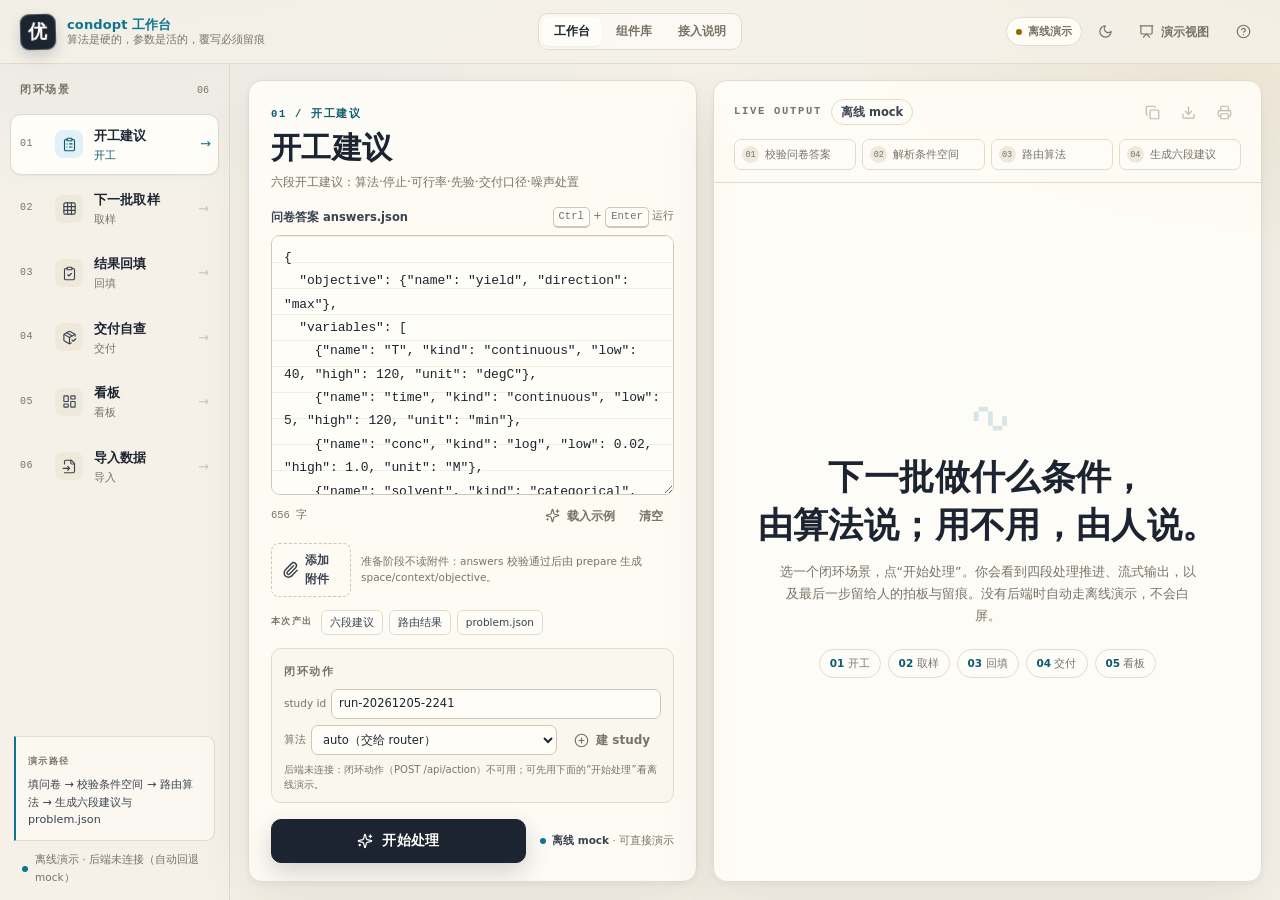
==== web/index.html @ 7e3939b6 "feat: condopt 浏览器工作台（独立仓库·复用本机前端复用包） 把 condopt 的条件优化闭环包成一个本机浏览器工作台：开工建议 → 下一批取样 → 结果回填 → 交付自查 → 看板 →" ====
<!doctype html>
<html lang="zh-CN" data-theme="light">
<head>
  <meta charset="utf-8">
  <meta name="viewport" content="width=device-width, initial-scale=1">
  <title>condopt 工作台</title>
  <meta name="description" content="condopt 实验条件优化工作台：开工建议 → 下一批取样 → 结果回填 → 交付自查 → 看板。本地运行，无构建、无 CDN、无外网请求。">
  <!-- favicon 用内联 data URI：不发起任何网络请求（上游同款；去掉 xmlns 以免源码里出现 URL 字样） -->
  <link rel="icon" href="data:image/svg+xml,%3Csvg viewBox='0 0 32 32'%3E%3Crect width='32' height='32' rx='8' fill='%231b2430'/%3E%3Cpath d='M7 24 L14 10 L20 24' fill='none' stroke='%2363c9b8' stroke-width='2.4'/%3E%3Ccircle cx='24' cy='11' r='3.2' fill='%23c2410c'/%3E%3C/svg%3E">
  <link rel="stylesheet" href="./vendor/katex/katex.min.css">
  <link rel="stylesheet" href="./assets/base.css">
  <link rel="stylesheet" href="./assets/components.css">
  <link rel="stylesheet" href="./assets/app.css">
  <script defer src="./vendor/marked.umd.js"></script>
  <script defer src="./vendor/dompurify.min.js"></script>
  <script defer src="./vendor/katex/katex.min.js"></script>
  <script defer src="./vendor/katex/contrib/auto-render.min.js"></script>
  <script defer src="./vendor/lucide.min.js"></script>
  <script defer src="./vendor/confetti.browser.min.js"></script>
  <script defer src="./assets/data.js"></script>
  <script defer src="./assets/app.js"></script>
  <!-- condopt 专属层：必须在 app.js 之后加载（改 EduKit.EduAPI.run / 挂表单与动作条） -->
  <script defer src="./assets/condopt.js"></script>
  <!-- 06 导入数据：路径→扫描→映射→二次确认外发→应用→落调参表单（CONTRACT §9） -->
  <script defer src="./assets/import.js"></script>
</head>
<body>

<div class="app">

  <!-- ============================ 顶栏 ============================ -->
  <header class="topbar">
    <a class="brand" href="./index.html" aria-label="返回 condopt 工作台">
      <span class="seal" aria-hidden="true">优</span>
      <span class="brand-copy">
        <strong id="brandName">condopt 工作台</strong>
        <small id="brandClaim">算法是硬的，参数是活的，覆写必须留痕</small>
      </span>
    </a>

    <nav class="nav" aria-label="主导航">
      <a href="./index.html" class="is-active">工作台</a>
      <a href="./components/index.html">组件库</a>
      <a href="./ADAPTATION.md" target="_blank" rel="noopener">接入说明</a>
    </nav>

    <div class="top-actions">
      <span class="mode-badge" id="modeBadge" title="后端连接状态：已连接时走真实 SSE；未连接时自动回退离线演示">
        <i></i><span id="modeText">离线演示</span>
      </span>
      <button class="btn btn-ghost btn-icon hide-present" id="themeBtn" aria-label="切换深浅色" data-tip="深浅色">
        <i data-lucide="moon"></i>
      </button>
      <button class="btn btn-ghost btn-sm hide-present" id="presentBtn" title="隐藏输入区，只留结果（Esc 退出）">
        <i data-lucide="presentation"></i><span>演示视图</span>
      </button>
      <button class="btn btn-ghost btn-icon" id="helpBtn" aria-label="使用说明" data-tip="说明">
        <i data-lucide="circle-help"></i>
      </button>
    </div>
  </header>

  <!-- ============================ 场景侧栏 ============================ -->
  <aside class="rail">
    <div class="rail-head">
      <span class="kicker">闭环场景</span>
      <span class="count" id="scenarioCount">05</span>
    </div>
    <nav id="scenarioList" aria-label="选择闭环场景"></nav>

    <!-- condopt：study 列表 / run 选择（GET /api/runs，condopt.js 填充） -->
    <div class="condopt-runs" id="condoptRuns" hidden>
      <div class="rail-head">
        <span class="kicker">study</span>
        <button class="btn btn-ghost btn-sm" id="condoptReloadRuns" title="重新拉取 GET /api/runs">
          <i data-lucide="refresh-cw"></i>
        </button>
      </div>
      <select class="input condopt-run-select" id="condoptRunSelect" aria-label="选择 run"></select>
      <p class="condopt-run-info" id="condoptRunInfo">—</p>
    </div>

    <div class="rail-foot">
      <div class="path-card">
        <span class="kicker">演示路径</span>
        <p id="demoLine">填问卷 → 校验条件空间 → 路由算法 → 生成六段建议与 problem.json</p>
      </div>
      <div class="runtime" title="只绑 127.0.0.1；后端不在时自动回退离线演示">
        <span class="dot"></span><span id="runtimeText">本机运行 · 数据不上传</span>
      </div>
    </div>
  </aside>

  <!-- ============================ 工作区 ============================ -->
  <main class="workbench">

    <!-- 输入 -->
    <section class="panel input-panel" aria-label="输入区">
      <header class="panel-head">
        <span class="kicker" id="scenarioMeta">01 / 开工建议</span>
        <h1 id="scenarioTitle">开工建议</h1>
        <p class="tagline" id="scenarioTagline">六段开工建议：算法·停止·可行率·先验·交付口径·噪声处置</p>
      </header>

      <div class="panel-body">
        <!-- condopt：结构化开工表单（字段由 GET /api/bootstrap 的 prepare_template 生成，不手写） -->
        <div class="condopt-form" id="condoptForm" hidden>
          <div class="condopt-form-head">
            <span class="kicker">开工表单</span>
            <span class="hint" id="condoptFormHint">字段由后端自动生成（模板加载中…）</span>
          </div>
          <div class="condopt-form-fields" id="condoptFormFields"></div>
          <div class="condopt-form-foot">
            <button class="btn btn-ghost btn-sm" id="condoptFormReset" type="button">
              <i data-lucide="rotate-ccw"></i>按模板重置
            </button>
            <button class="btn btn-ghost btn-sm" id="condoptFormAddVar" type="button">
              <i data-lucide="plus"></i>加一个变量
            </button>
            <span class="hint">表单与下面的 JSON 双向同步；表单没覆盖的字段（spec / constraints…）直接改 JSON。</span>
          </div>
        </div>

        <!-- condopt §9：导入数据流程（路径→读取→列画像→映射确认→外发确认→应用），import.js 填充 -->
        <div class="condopt-import" id="condoptImport" hidden></div>

        <div class="field">
          <div class="field-head">
            <label for="input" id="inputLabel">问卷答案 answers.json</label>
            <span class="hint"><kbd>Ctrl</kbd> + <kbd>Enter</kbd> 运行</span>
          </div>
          <textarea class="textarea" id="input" spellcheck="false" aria-label="输入内容"></textarea>
          <div class="field-foot">
            <span class="count" id="charCount">0 字</span>
            <div class="field-tools">
              <button class="btn btn-ghost btn-sm" id="sampleBtn"><i data-lucide="sparkles"></i>载入示例</button>
              <button class="btn btn-ghost btn-sm" id="clearBtn">清空</button>
            </div>
          </div>
        </div>

        <div class="attach-row">
          <label class="attach-btn">
            <i data-lucide="paperclip"></i><span>添加附件</span>
            <input type="file" id="fileInput" multiple>
          </label>
          <span class="hint" id="filesHint">准备阶段不读附件：answers 校验通过后由 prepare 生成 space/context/objective。</span>
        </div>
        <div class="file-chips" id="fileChips"></div>

        <div class="outputs" id="outputTags"></div>

        <!-- condopt：闭环动作条（POST /api/action） -->
        <div class="condopt-actions" id="condoptActions" hidden>
          <span class="kicker">闭环动作</span>
          <div class="condopt-action-row" id="condoptActionRow"></div>
          <p class="hint" id="condoptActionHint">动作走 POST /api/action（结构化结果），上面的“开始处理”走 POST /api/run（流式观感）。</p>
        </div>
        <div class="condopt-result" id="condoptResult" hidden></div>

        <div class="run-row">
          <button class="btn btn-primary btn-run" id="runBtn">
            <i data-lucide="sparkles"></i><span id="runBtnLabel">开始处理</span>
          </button>
          <div class="run-note">
            <span class="dot"></span>
            <span id="runNote"><strong>离线 mock</strong> · 可直接演示</span>
          </div>
        </div>
      </div>
    </section>

    <!-- 输出 -->
    <section class="panel output-panel" aria-label="输出区">
      <header class="output-head">
        <div class="output-top">
          <div class="left">
            <span class="kicker">LIVE OUTPUT</span>
            <span class="badge" id="modePill">离线</span>
            <span class="timer" id="timer"></span>
          </div>
          <div class="output-actions">
            <button class="btn btn-ghost btn-icon" id="copyBtn" aria-label="复制 Markdown" data-tip="复制 Markdown" disabled>
              <i data-lucide="copy"></i>
            </button>
            <button class="btn btn-ghost btn-icon" id="downloadBtn" aria-label="导出 .md" data-tip="导出 .md" disabled>
              <i data-lucide="download"></i>
            </button>
            <button class="btn btn-ghost btn-icon" id="printBtn" aria-label="打印 / 存 PDF" data-tip="打印 / 存 PDF" disabled>
              <i data-lucide="printer"></i>
            </button>
          </div>
        </div>
        <ol class="stages" id="stages" aria-label="处理阶段"></ol>
      </header>

      <div class="stream" id="stream" aria-live="polite">
        <div class="empty" id="empty">
          <div class="empty-mark" aria-hidden="true">∿</div>
          <h2>下一批做什么条件，<br>由算法说；用不用，由人说。</h2>
          <p>选一个闭环场景，点“开始处理”。你会看到四段处理推进、流式输出，以及最后一步留给人的拍板与留痕。没有后端时自动走离线演示，不会白屏。</p>
          <div class="empty-steps">
            <span><b>01</b> 开工</span>
            <span><b>02</b> 取样</span>
            <span><b>03</b> 回填</span>
            <span><b>04</b> 交付</span>
            <span><b>05</b> 看板</span>
          </div>
        </div>

        <article class="md" id="md" hidden></article>
        <div class="result-meta" id="resultMeta" hidden></div>

        <!-- condopt §9：导入数据的模型建议 / 导入结果 / 算法子参数表（import 场景专用） -->
        <section class="condopt-import-result" id="condoptImportResult" hidden></section>
      </div>

      <section class="review" id="review" hidden aria-label="人工拍板与留痕">
        <div class="review-head">
          <div class="review-title">
            <span class="kicker">Human in the loop</span>
            <h3>人工拍板 · 留痕</h3>
            <span class="review-status" id="reviewStatus">待拍板</span>
          </div>
          <span class="hint" id="reviewHint">算法只给建议，覆写必须写理由</span>
        </div>

        <div class="review-grid">
          <div class="score-box" id="scoreBox">
            <span class="kicker" id="scoreLabel">AI 建议分</span>
            <span class="score-value"><strong id="aiScore">62</strong><span id="scoreMax">/ 100</span></span>
            <label class="final-score">最终分
              <input class="input" id="finalScore" type="number" min="0" max="100" placeholder="待定">
            </label>
          </div>

          <div class="review-fields">
            <div class="decisions" id="decisions"></div>
            <textarea class="review-note" id="reviewNote" placeholder="写一句拍板理由：改了什么、为什么（覆写算法时必填）。"></textarea>
            <div class="quick-notes" id="quickNotes"></div>
            <!-- condopt：覆写算法选择器（算法清单来自 GET /api/bootstrap，condopt.js 填充） -->
            <div class="condopt-review-extra" id="condoptReviewExtra"></div>
          </div>
        </div>

        <div class="review-foot">
          <button class="btn btn-accent btn-sm" id="saveReview"><i data-lucide="check"></i>保存拍板留痕</button>
          <span class="hint" id="reviewSaved">记录只保存在本机浏览器</span>
          <span class="stamp" id="savedStamp" hidden>已拍板<span>REVIEWED</span></span>
        </div>
      </section>
    </section>

  </main>
</div>

<!-- ============================ 说明对话框 ============================ -->
<dialog id="helpDialog">
  <div class="dialog-head">
    <div>
      <span class="kicker">condopt · 工作台</span>
      <h2>五场景闭环与适配说明</h2>
    </div>
    <button class="btn btn-ghost btn-icon" data-close aria-label="关闭"><i data-lucide="x"></i></button>
  </div>
  <div class="dialog-body">
    <div class="dialog-grid">
      <div class="dialog-card">
        <strong>1. 开工建议</strong>
        <p><code>prepare</code>：问卷 answers.json → 校验条件空间 → router 路由 → 六段建议（算法/停止/可行率/先验/交付口径/噪声）。</p>
      </div>
      <div class="dialog-card">
        <strong>2. 下一批取样</strong>
        <p><code>ask</code>：按当前观测给出下一批待测条件，自动带 plate/well/batch；pending 未回填时会报 E_CONFLICT。</p>
      </div>
      <div class="dialog-card">
        <strong>3. 结果回填</strong>
        <p><code>tell</code>：实测结果按 id 幂等写入 dataset；未知 id 报错不静默忽略；支持 JSON / CSV / TSV。</p>
      </div>
      <div class="dialog-card">
        <strong>4. 交付自查</strong>
        <p><code>delivery</code>：交付清单 + <code>check_integrity</code> + 收尾建议；推荐优先用确认复孔均值。</p>
      </div>
      <div class="dialog-card">
        <strong>5. 看板</strong>
        <p><code>render</code>：只读 run 目录生成单文件 dashboard.html（内联 SVG、无 CDN、无预测造假）。</p>
      </div>
      <div class="dialog-card">
        <strong>6. 导入数据</strong>
        <p>粘一个文件路径 → 扫描列画像 → 确认每列角色 → （可选）让模型读表 → 作先验导入并直接落到算法子参数表单。</p>
      </div>
      <div class="dialog-card">
        <strong>离线兜底</strong>
        <p>所有依赖在 <code>vendor/</code>；后端不可用时自动回退 <code>EduKit.mockRun</code>，页面不白屏，mock 文本均标注「离线演示」。</p>
      </div>
    </div>

    <h3>唯一会出网的地方（CONTRACT §9.1）</h3>
    <p>工作台默认完全离线。<strong>只有</strong>「导入数据 → 让模型读表」（<code>POST /api/import/map</code>）会外发，且必须同时满足
      <code>--import-llm</code> 开关打开 <em>且</em> 环境变量里有密钥；外发前有二次确认弹窗，只发
      <strong>表头 + 列画像 + 前 N 行样本</strong>（默认 12 行，上限 50），不发整文件。
      未开启时返回 <code>E_LLM_UNAVAILABLE</code>，可一键改走离线规则映射（<code>fallback:"rules"</code>），<strong>不静默降级</strong>。
      密钥只从环境变量读，不写盘、不回显、不进日志。</p>

    <h3>接口（CONTRACT.md §2）</h3>
    <pre class="code-block">GET  /api/bootstrap        首屏元数据（algorithms / prepare_template / scenarios）
GET  /api/runs             已有 study 列表
GET  /api/study?id=&lt;run&gt;  单个 study 快照
POST /api/action           {"action":"prepare|init|ask|tell|delivery|render|override|step|recommend|report","run":null,"payload":{}}
POST /api/run              SSE：meta → stage×4 → delta → （error）→ done</pre>
    <p>SSE 帧格式与 EduKit 完全一致，前端解析器不改：<code>EduKit.parseSSE(response)</code>。<code>stage.index</code> 对应 <code>Scenario.stages[index]</code>。</p>

    <h3>快捷键</h3>
    <div class="shortcut-list">
      <div><span>运行当前场景</span><span><kbd>Ctrl</kbd> / <kbd>⌘</kbd> + <kbd>Enter</kbd></span></div>
      <div><span>切换场景</span><span><kbd>1</kbd> – <kbd>6</kbd></span></div>
      <div><span>演示视图</span><span><kbd>P</kbd></span></div>
      <div><span>退出演示 / 关闭弹窗</span><span><kbd>Esc</kbd></span></div>
    </div>

    <h3>边界</h3>
    <ul>
      <li>离线 mock 是预置演示文本，不代表算法输出，也不含任何真实实验结论。</li>
      <li>AI 只能从注册表里选算法、只能在参数 schema 里改参数；每次路由与覆写都写入 decisions.jsonl。</li>
      <li>示例目标是合成/虚构数值；真实结论必须来自真实测量，禁止伪造实验数据。</li>
      <li>服务只绑 127.0.0.1、无鉴权、无外网请求。</li>
    </ul>
  </div>
</dialog>

<div class="toast" id="toast" role="status" aria-live="polite">
  <i data-lucide="check-circle-2"></i><span id="toastText">已保存</span>
</div>

<div class="present-bar">
  <span>演示视图</span>
  <kbd>Esc</kbd>
  <span>退出</span>
  <button class="btn btn-sm" id="exitPresent">退出</button>
</div>

</body>
</html>
---- web/assets/base.css ----
/* ============================================================
   EduKit · base.css
   设计变量 + 基础排版 + 通用控件（无构建、无外部字体）
   ============================================================ */

:root {
  color-scheme: light;

  --paper: #f5f1e8;
  --paper-2: #fffdf8;
  --paper-3: #efe9dc;
  --ink: #1b2430;
  --ink-2: #39434f;
  --muted: #797366;
  --line: #e2dbcc;
  --line-2: #cfc6b4;

  --accent: #0f6b62;
  --accent-2: #0b544d;
  --accent-soft: #e2f0ec;
  --flame: #c2410c;
  --flame-soft: #fbe9df;
  --gold: #946200;
  --gold-soft: #f7edd2;
  --danger: #b3261e;
  --danger-soft: #fbe9e7;
  --blue: #2f5d9e;
  --blue-soft: #e8eef8;

  --radius: 14px;
  --radius-sm: 9px;
  --shadow-sm: 0 1px 2px rgba(43, 36, 24, 0.06);
  --shadow: 0 2px 6px rgba(43, 36, 24, 0.05), 0 24px 60px rgba(43, 36, 24, 0.08);

  --sans: "Segoe UI", "PingFang SC", "Microsoft YaHei", "Noto Sans CJK SC", system-ui, sans-serif;
  --serif: "Songti SC", "Noto Serif SC", "Source Han Serif SC", "SimSun", Georgia, serif;
  --mono: "Cascadia Code", "SFMono-Regular", Consolas, "Liberation Mono", monospace;

  --topbar-h: 64px;
  --rail-w: 230px;
}

html[data-theme="dark"] {
  color-scheme: dark;

  --paper: #12161b;
  --paper-2: #1a2027;
  --paper-3: #20262e;
  --ink: #ece6d9;
  --ink-2: #c9c2b4;
  --muted: #918a7c;
  --line: #2b323b;
  --line-2: #3a424d;

  --accent: #63c9b8;
  --accent-2: #8fe0d2;
  --accent-soft: #17302c;
  --flame: #f08a5d;
  --flame-soft: #38241b;
  --gold: #d9a441;
  --gold-soft: #332a16;
  --danger: #f2857c;
  --danger-soft: #3a201e;
  --blue: #8db4e8;
  --blue-soft: #1d2838;

  --shadow-sm: 0 1px 2px rgba(0, 0, 0, 0.3);
  --shadow: 0 2px 6px rgba(0, 0, 0, 0.25), 0 24px 60px rgba(0, 0, 0, 0.35);
}

*,
*::before,
*::after { box-sizing: border-box; }

[hidden] { display: none !important; }

html {
  height: 100%;
  background: var(--paper);
  -webkit-text-size-adjust: 100%;
}

body {
  margin: 0;
  min-height: 100%;
  color: var(--ink);
  font-family: var(--sans);
  font-size: 14px;
  line-height: 1.65;
  background:
    radial-gradient(1100px 560px at 8% -12%, color-mix(in srgb, var(--accent) 9%, transparent), transparent 58%),
    radial-gradient(900px 480px at 100% 0%, color-mix(in srgb, var(--gold) 10%, transparent), transparent 52%),
    var(--paper);
  -webkit-font-smoothing: antialiased;
  text-rendering: optimizeLegibility;
}

::selection { background: color-mix(in srgb, var(--accent) 26%, transparent); }

button, input, textarea, select { font: inherit; color: inherit; }
button { cursor: pointer; }
a { color: var(--accent); text-decoration: none; }
a:hover { text-decoration: underline; text-underline-offset: 3px; }

h1, h2, h3, h4, p { margin: 0; }
img, svg { display: block; max-width: 100%; }

kbd, code, pre { font-family: var(--mono); }

:focus-visible {
  outline: 2px solid var(--accent);
  outline-offset: 2px;
  border-radius: 4px;
}

/* ---------- scrollbar ---------- */
* { scrollbar-width: thin; scrollbar-color: var(--line-2) transparent; }
*::-webkit-scrollbar { width: 8px; height: 8px; }
*::-webkit-scrollbar-thumb { background: var(--line-2); border-radius: 99px; border: 2px solid transparent; background-clip: content-box; }
*::-webkit-scrollbar-track { background: transparent; }

/* ---------- small type ---------- */
.kicker {
  display: inline-block;
  font-family: var(--mono);
  font-size: 10.5px;
  font-weight: 600;
  letter-spacing: 0.16em;
  text-transform: uppercase;
  color: var(--muted);
}

.muted { color: var(--muted); }
.mono { font-family: var(--mono); }
.nowrap { white-space: nowrap; }
.sr-only {
  position: absolute; width: 1px; height: 1px; padding: 0; margin: -1px;
  overflow: hidden; clip: rect(0, 0, 0, 0); white-space: nowrap; border: 0;
}

/* ---------- buttons ---------- */
.btn {
  display: inline-flex;
  align-items: center;
  justify-content: center;
  gap: 7px;
  min-height: 36px;
  padding: 8px 14px;
  border: 1px solid var(--line-2);
  border-radius: var(--radius-sm);
  background: var(--paper-2);
  color: var(--ink);
  font-size: 13px;
  font-weight: 600;
  line-height: 1;
  white-space: nowrap;
  box-shadow: var(--shadow-sm);
  transition: transform .15s ease, background .15s ease, border-color .15s ease, box-shadow .15s ease;
}
.btn:hover { background: var(--paper-3); border-color: var(--muted); }
.btn:active { transform: translateY(1px); }
.btn:disabled { opacity: .48; cursor: not-allowed; transform: none; }

.btn-primary {
  background: var(--ink);
  border-color: var(--ink);
  color: var(--paper-2);
  box-shadow: 0 10px 24px color-mix(in srgb, var(--ink) 18%, transparent);
}
.btn-primary:hover { background: var(--accent-2); border-color: var(--accent-2); color: #fff; }

.btn-accent {
  background: var(--accent);
  border-color: var(--accent);
  color: #fff;
}
.btn-accent:hover { background: var(--accent-2); border-color: var(--accent-2); }
html[data-theme="dark"] .btn-accent { color: #10201d; }

.btn-ghost {
  background: transparent;
  border-color: transparent;
  box-shadow: none;
  color: var(--muted);
}
.btn-ghost:hover { background: color-mix(in srgb, var(--ink) 6%, transparent); border-color: transparent; color: var(--ink); }

.btn-sm { min-height: 30px; padding: 6px 10px; font-size: 12px; border-radius: 8px; }
.btn-icon { width: 34px; min-height: 34px; padding: 0; }

.btn .lucide { width: 15px; height: 15px; stroke-width: 1.9; }

/* ---------- inputs ---------- */
.input, .textarea, select.input {
  width: 100%;
  border: 1px solid var(--line-2);
  border-radius: var(--radius-sm);
  background: var(--paper-2);
  color: var(--ink);
  padding: 10px 12px;
  font-size: 13.5px;
  line-height: 1.7;
  transition: border-color .15s ease, box-shadow .15s ease;
}
.textarea { resize: vertical; min-height: 120px; }
.input::placeholder, .textarea::placeholder { color: color-mix(in srgb, var(--muted) 78%, transparent); }
.input:focus, .textarea:focus {
  outline: none;
  border-color: var(--accent);
  box-shadow: 0 0 0 3px color-mix(in srgb, var(--accent) 16%, transparent);
}

/* ---------- badges / chips ---------- */
.badge {
  display: inline-flex;
  align-items: center;
  gap: 6px;
  padding: 3px 9px;
  border: 1px solid var(--line);
  border-radius: 999px;
  background: var(--paper-2);
  font-size: 11.5px;
  font-weight: 600;
  color: var(--ink-2);
  white-space: nowrap;
}
.badge .dot { width: 6px; height: 6px; border-radius: 50%; background: currentColor; }
.badge-teal { background: var(--accent-soft); border-color: color-mix(in srgb, var(--accent) 28%, transparent); color: var(--accent-2); }
.badge-flame { background: var(--flame-soft); border-color: color-mix(in srgb, var(--flame) 26%, transparent); color: var(--flame); }
.badge-gold { background: var(--gold-soft); border-color: color-mix(in srgb, var(--gold) 28%, transparent); color: var(--gold); }
.badge-danger { background: var(--danger-soft); border-color: color-mix(in srgb, var(--danger) 26%, transparent); color: var(--danger); }
.badge-blue { background: var(--blue-soft); border-color: color-mix(in srgb, var(--blue) 26%, transparent); color: var(--blue); }

.chip {
  display: inline-flex;
  align-items: center;
  gap: 7px;
  max-width: 100%;
  padding: 4px 9px;
  border: 1px solid var(--line);
  border-radius: 8px;
  background: var(--paper-2);
  font-size: 11.5px;
  color: var(--ink-2);
}
.chip .x {
  display: grid; place-items: center;
  width: 16px; height: 16px;
  border: 0; border-radius: 4px;
  background: transparent; color: var(--muted);
  font-size: 14px; line-height: 1;
}
.chip .x:hover { background: var(--danger-soft); color: var(--danger); }
.chip-name { overflow: hidden; text-overflow: ellipsis; white-space: nowrap; }

kbd {
  display: inline-block;
  padding: 1px 5px;
  border: 1px solid var(--line-2);
  border-bottom-width: 2px;
  border-radius: 5px;
  background: var(--paper-2);
  font-size: 10.5px;
  color: var(--muted);
  line-height: 1.5;
}

/* ---------- tooltip-ish title ---------- */
[data-tip] { position: relative; }
[data-tip]:hover::after {
  content: attr(data-tip);
  position: absolute;
  left: 50%;
  bottom: calc(100% + 8px);
  transform: translateX(-50%);
  padding: 5px 8px;
  border-radius: 6px;
  background: var(--ink);
  color: var(--paper-2);
  font-size: 11px;
  font-weight: 500;
  white-space: nowrap;
  z-index: 60;
  pointer-events: none;
}

/* ---------- motion ---------- */
@keyframes fade-up {
  from { opacity: 0; transform: translateY(8px); }
  to { opacity: 1; transform: translateY(0); }
}
@keyframes fade-in { from { opacity: 0; } to { opacity: 1; } }
@keyframes pulse-dot {
  0%, 100% { box-shadow: 0 0 0 0 color-mix(in srgb, var(--accent) 45%, transparent); }
  55% { box-shadow: 0 0 0 5px transparent; }
}
@keyframes blink { 0%, 45% { opacity: 1; } 50%, 100% { opacity: 0; } }
@keyframes shimmer { from { background-position: 200% 0; } to { background-position: -200% 0; } }

.fade-up { animation: fade-up .35s ease both; }

/* ---------- print ---------- */
@media print {
  :root { --paper: #fff; --paper-2: #fff; --shadow: none; }
  body { background: #fff; }
  .topbar, .rail, .input-panel, .output-actions, .review-actions, .present-bar, .toast { display: none !important; }
  .app { display: block; height: auto; }
  .workbench { display: block; height: auto; }
  .panel { border: 0; box-shadow: none; }
  .output-panel { height: auto; }
  .stream { overflow: visible; }
}
---- web/assets/components.css ----
/* ============================================================
   EduKit · components.css
   教育场景常用组件：场景卡、评分条、证据块、风险徽章、
   学习闪卡、步骤时间线、指标卡、对照栏、小测选项、复核签章
   ============================================================ */

/* ---------- 场景卡 ---------- */
.scenario-card {
  display: grid;
  grid-template-columns: 26px 30px minmax(0, 1fr) 10px;
  align-items: center;
  gap: 9px;
  width: 100%;
  padding: 10px 10px 10px 9px;
  border: 1px solid transparent;
  border-radius: 11px;
  background: transparent;
  color: var(--ink);
  text-align: left;
  transition: background .16s ease, border-color .16s ease, transform .16s ease, box-shadow .16s ease;
}
.scenario-card:hover { background: color-mix(in srgb, var(--paper-2) 72%, transparent); transform: translateX(2px); }
.scenario-card.is-active {
  background: var(--paper-2);
  border-color: var(--line);
  box-shadow: var(--shadow-sm);
}
.scenario-no {
  font-family: var(--mono);
  font-size: 10px;
  color: var(--muted);
  letter-spacing: .04em;
}
.scenario-icon {
  display: grid;
  place-items: center;
  width: 28px;
  height: 28px;
  border-radius: 8px;
  background: var(--paper-3);
  color: var(--ink-2);
}
.scenario-card.is-active .scenario-icon { background: var(--accent-soft); color: var(--accent-2); }
.scenario-icon .lucide { width: 15px; height: 15px; stroke-width: 1.8; }
.scenario-copy { display: flex; flex-direction: column; gap: 1px; min-width: 0; }
.scenario-copy strong { font-size: 12.8px; font-weight: 650; letter-spacing: .01em; }
.scenario-copy small {
  font-size: 10.5px;
  color: var(--muted);
  white-space: nowrap;
  overflow: hidden;
  text-overflow: ellipsis;
}
.scenario-card.is-active .scenario-copy small { color: var(--accent-2); }
.scenario-arrow { color: var(--line-2); font-size: 13px; transition: color .15s ease, transform .15s ease; }
.scenario-card.is-active .scenario-arrow { color: var(--accent); transform: translateX(2px); }

/* ---------- 评分条 ---------- */
.rubric { display: grid; gap: 11px; }
.rubric-row {
  display: grid;
  grid-template-columns: minmax(90px, 1fr) 64px;
  align-items: center;
  gap: 4px 12px;
}
.rubric-name { font-size: 12.5px; color: var(--ink-2); }
.rubric-num { font-family: var(--mono); font-size: 11.5px; color: var(--muted); text-align: right; font-variant-numeric: tabular-nums; }
.rubric-track {
  grid-column: 1 / -1;
  height: 7px;
  border-radius: 99px;
  background: var(--paper-3);
  overflow: hidden;
}
.rubric-track > i {
  display: block;
  height: 100%;
  width: var(--v, 50%);
  border-radius: inherit;
  background: linear-gradient(90deg, var(--accent), color-mix(in srgb, var(--accent) 62%, var(--gold)));
  transition: width .7s cubic-bezier(.2, .7, .2, 1);
}
.rubric-row.is-low .rubric-track > i { background: linear-gradient(90deg, var(--flame), var(--danger)); }

/* ---------- 证据块 ---------- */
.evidence {
  margin: 0;
  padding: 12px 14px;
  border: 1px solid var(--line);
  border-left: 3px solid var(--accent);
  border-radius: 0 10px 10px 0;
  background: color-mix(in srgb, var(--accent-soft) 42%, var(--paper-2));
}
.evidence blockquote {
  margin: 0;
  font-family: var(--serif);
  font-size: 14.5px;
  line-height: 1.7;
  color: var(--ink);
}
.evidence figcaption {
  display: flex;
  align-items: center;
  gap: 7px;
  margin-top: 8px;
  font-size: 11px;
  color: var(--muted);
}
.evidence .src {
  padding: 1px 6px;
  border-radius: 4px;
  background: var(--paper-2);
  border: 1px solid var(--line);
  font-family: var(--mono);
  font-size: 9.5px;
  letter-spacing: .06em;
  text-transform: uppercase;
}

/* ---------- 风险等级 ---------- */
.risk {
  display: inline-flex;
  align-items: center;
  gap: 7px;
  padding: 5px 11px 5px 9px;
  border-radius: 999px;
  font-size: 12px;
  font-weight: 650;
  border: 1px solid transparent;
}
.risk::before {
  content: "";
  width: 7px;
  height: 7px;
  border-radius: 50%;
  background: currentColor;
  box-shadow: 0 0 0 3px color-mix(in srgb, currentColor 16%, transparent);
}
.risk-low { color: var(--accent-2); background: var(--accent-soft); border-color: color-mix(in srgb, var(--accent) 24%, transparent); }
.risk-mid { color: var(--gold); background: var(--gold-soft); border-color: color-mix(in srgb, var(--gold) 26%, transparent); }
.risk-high { color: var(--danger); background: var(--danger-soft); border-color: color-mix(in srgb, var(--danger) 26%, transparent); }

/* ---------- 学习闪卡 ---------- */
.flashcard {
  position: relative;
  display: block;
  width: 100%;
  min-height: 168px;
  padding: 0;
  border: 0;
  background: transparent;
  perspective: 1000px;
  text-align: left;
}
.fc-face {
  position: absolute;
  inset: 0;
  display: flex;
  flex-direction: column;
  justify-content: space-between;
  gap: 12px;
  padding: 16px;
  border: 1px solid var(--line);
  border-radius: 13px;
  background: var(--paper-2);
  box-shadow: var(--shadow-sm);
  backface-visibility: hidden;
  transition: transform .55s cubic-bezier(.2, .7, .2, 1), opacity .3s ease;
}
.fc-front { transform: rotateY(0); }
.fc-back {
  transform: rotateY(180deg);
  background: linear-gradient(160deg, var(--accent-soft), var(--paper-2) 70%);
  border-color: color-mix(in srgb, var(--accent) 30%, var(--line));
}
.flashcard.is-flipped .fc-front { transform: rotateY(-180deg); }
.flashcard.is-flipped .fc-back { transform: rotateY(0); }
.fc-tag { font-family: var(--mono); font-size: 10px; letter-spacing: .12em; color: var(--muted); text-transform: uppercase; }
.fc-q { font-size: 15.5px; font-weight: 650; line-height: 1.5; }
.fc-a { font-size: 13.5px; line-height: 1.7; color: var(--ink-2); }
.fc-hint { font-size: 11px; color: var(--muted); }

/* ---------- 步骤时间线 ---------- */
.steps { display: grid; gap: 0; margin: 0; padding: 0; list-style: none; }
.step {
  position: relative;
  display: grid;
  grid-template-columns: 22px minmax(0, 1fr);
  gap: 10px;
  padding-bottom: 16px;
}
.step:last-child { padding-bottom: 0; }
.step::before {
  content: "";
  position: absolute;
  left: 10px;
  top: 20px;
  bottom: 0;
  width: 1px;
  background: var(--line);
}
.step:last-child::before { display: none; }
.step-dot {
  position: relative;
  z-index: 1;
  display: grid;
  place-items: center;
  width: 21px;
  height: 21px;
  border: 1px solid var(--line-2);
  border-radius: 50%;
  background: var(--paper-2);
  font-family: var(--mono);
  font-size: 9px;
  color: var(--muted);
}
.step.is-done .step-dot { background: var(--accent); border-color: var(--accent); color: #fff; }
.step.is-running .step-dot {
  border-color: var(--accent);
  color: var(--accent);
  animation: pulse-dot 1.4s ease infinite;
}
.step strong { display: block; font-size: 12.5px; font-weight: 650; line-height: 1.4; }
.step small { font-size: 11px; color: var(--muted); }

/* ---------- 指标卡 ---------- */
.metrics { display: grid; grid-template-columns: repeat(auto-fit, minmax(120px, 1fr)); gap: 10px; }
.metric {
  padding: 13px 14px;
  border: 1px solid var(--line);
  border-radius: 11px;
  background: var(--paper-2);
}
.metric-label { display: block; font-size: 10.5px; letter-spacing: .08em; text-transform: uppercase; color: var(--muted); }
.metric-value { display: flex; align-items: baseline; gap: 3px; margin-top: 4px; }
.metric-value strong { font-family: var(--serif); font-size: 28px; font-weight: 600; line-height: 1; font-variant-numeric: tabular-nums; }
.metric-value span { font-size: 11px; color: var(--muted); }
.metric-delta { display: inline-block; margin-top: 5px; font-size: 11px; color: var(--accent-2); }
.metric-delta.is-down { color: var(--flame); }

/* ---------- 对照栏 ---------- */
.compare { display: grid; grid-template-columns: 1fr 1fr; gap: 10px; }
.compare-col {
  padding: 13px 14px;
  border: 1px solid var(--line);
  border-radius: 11px;
  background: var(--paper-2);
}
.compare-col h4 {
  margin-bottom: 6px;
  font-size: 10.5px;
  letter-spacing: .1em;
  text-transform: uppercase;
  color: var(--muted);
}
.compare-col p { font-size: 12.8px; line-height: 1.7; color: var(--ink-2); }
.compare-col.is-adapted {
  border-color: color-mix(in srgb, var(--accent) 30%, var(--line));
  background: color-mix(in srgb, var(--accent-soft) 45%, var(--paper-2));
}
.compare-col.is-adapted h4 { color: var(--accent-2); }

/* ---------- 小测选项 ---------- */
.quiz { display: grid; gap: 8px; }
.quiz-option {
  display: flex;
  align-items: flex-start;
  gap: 10px;
  padding: 10px 12px;
  border: 1px solid var(--line);
  border-radius: 10px;
  background: var(--paper-2);
  cursor: pointer;
  transition: border-color .15s ease, background .15s ease;
}
.quiz-option:hover { border-color: var(--line-2); background: var(--paper-3); }
.quiz-option input { position: absolute; opacity: 0; pointer-events: none; }
.q-key {
  display: grid;
  place-items: center;
  width: 21px;
  height: 21px;
  flex: none;
  border: 1px solid var(--line-2);
  border-radius: 6px;
  font-family: var(--mono);
  font-size: 10px;
  color: var(--muted);
}
.quiz-option span:last-child { font-size: 12.8px; line-height: 1.6; }
.quiz-option:has(input:checked) {
  border-color: var(--accent);
  background: var(--accent-soft);
}
.quiz-option:has(input:checked) .q-key { background: var(--accent); border-color: var(--accent); color: #fff; }
.quiz-option.is-correct { border-color: var(--accent); }
.quiz-option.is-wrong { border-color: var(--danger); background: var(--danger-soft); }

/* ---------- 复核签章 ---------- */
.signoff {
  display: flex;
  align-items: center;
  justify-content: space-between;
  gap: 14px;
  padding: 13px 15px;
  border: 1px dashed var(--line-2);
  border-radius: 11px;
  background: color-mix(in srgb, var(--paper-2) 70%, transparent);
}
.signoff-copy { display: flex; flex-direction: column; gap: 2px; }
.signoff-copy strong { font-size: 13px; }
.signoff-copy small { font-size: 11px; color: var(--muted); }
.stamp {
  display: grid;
  place-items: center;
  width: 64px;
  height: 64px;
  flex: none;
  border: 2px solid var(--danger);
  border-radius: 50%;
  color: var(--danger);
  font-family: var(--serif);
  font-size: 13px;
  font-weight: 700;
  letter-spacing: .08em;
  line-height: 1.15;
  text-align: center;
  transform: rotate(-11deg);
  opacity: .82;
}
.stamp span { display: block; font-family: var(--mono); font-size: 7.5px; letter-spacing: .12em; }

/* ---------- 提示条 ---------- */
.callout {
  display: grid;
  gap: 3px;
  padding: 11px 13px;
  border: 1px solid var(--line);
  border-left: 3px solid var(--accent);
  border-radius: 0 9px 9px 0;
  background: var(--paper-2);
  font-size: 12.3px;
  line-height: 1.65;
  color: var(--ink-2);
}
.callout strong { color: var(--ink); font-size: 12.5px; }
.callout-warn { border-left-color: var(--gold); background: color-mix(in srgb, var(--gold-soft) 55%, var(--paper-2)); }
.callout-danger { border-left-color: var(--danger); background: color-mix(in srgb, var(--danger-soft) 55%, var(--paper-2)); }
.callout-teal { border-left-color: var(--accent); background: color-mix(in srgb, var(--accent-soft) 55%, var(--paper-2)); }

/* ---------- 空状态 ---------- */
.empty-state {
  display: grid;
  place-items: center;
  gap: 10px;
  min-height: 220px;
  padding: 30px;
  text-align: center;
  border: 1px dashed var(--line-2);
  border-radius: var(--radius);
  background: color-mix(in srgb, var(--paper-2) 55%, transparent);
}
.empty-state .icon {
  display: grid;
  place-items: center;
  width: 44px;
  height: 44px;
  border-radius: 12px;
  background: var(--paper-3);
  color: var(--muted);
}
.empty-state h3 { font-size: 15px; }
.empty-state p { max-width: 360px; font-size: 12.5px; color: var(--muted); }

/* ---------- toast ---------- */
.toast {
  position: fixed;
  right: 24px;
  bottom: 24px;
  z-index: 120;
  display: flex;
  align-items: center;
  gap: 9px;
  max-width: min(420px, calc(100vw - 32px));
  padding: 10px 14px;
  border: 1px solid var(--line-2);
  border-radius: 10px;
  background: var(--ink);
  color: var(--paper-2);
  font-size: 12.5px;
  box-shadow: 0 18px 50px rgba(0, 0, 0, .25);
  transform: translateY(14px);
  opacity: 0;
  pointer-events: none;
  transition: transform .22s ease, opacity .22s ease;
}
.toast.is-on { transform: translateY(0); opacity: 1; }
.toast .lucide { width: 15px; height: 15px; color: var(--accent); }
---- web/assets/app.css ----
/* ============================================================
   EduKit · app.css
   工作台布局：顶栏 / 场景侧栏 / 输入面板 / 流式输出 / 复核
   ============================================================ */

body { overflow: hidden; }

.app {
  display: grid;
  grid-template-columns: var(--rail-w) minmax(0, 1fr);
  grid-template-rows: var(--topbar-h) minmax(0, 1fr);
  height: 100vh;
  height: 100dvh;
}

/* ============================ 顶栏 ============================ */
.topbar {
  grid-column: 1 / -1;
  display: grid;
  grid-template-columns: minmax(0, 1fr) auto minmax(0, 1fr);
  align-items: center;
  gap: 18px;
  padding: 0 20px;
  border-bottom: 1px solid var(--line);
  background: color-mix(in srgb, var(--paper) 82%, transparent);
  backdrop-filter: blur(14px);
  z-index: 30;
}

.brand { display: flex; align-items: center; gap: 11px; min-width: 0; }
.brand:hover { text-decoration: none; }

.seal {
  display: grid;
  place-items: center;
  width: 36px;
  height: 36px;
  flex: none;
  border-radius: 9px;
  background: var(--ink);
  color: var(--paper-2);
  font-family: var(--serif);
  font-size: 19px;
  font-weight: 700;
  box-shadow: inset 0 0 0 1px color-mix(in srgb, var(--paper-2) 22%, transparent), 0 6px 14px color-mix(in srgb, var(--ink) 18%, transparent);
  transform: rotate(-1.5deg);
}

.brand-copy { display: flex; flex-direction: column; min-width: 0; line-height: 1.25; }
.brand-copy strong {
  font-size: 13px;
  font-weight: 700;
  letter-spacing: .01em;
  white-space: nowrap;
  overflow: hidden;
  text-overflow: ellipsis;
}
.brand-copy small {
  font-size: 10.5px;
  color: var(--muted);
  white-space: nowrap;
  overflow: hidden;
  text-overflow: ellipsis;
}

.nav { display: flex; align-items: center; gap: 2px; padding: 3px; border: 1px solid var(--line); border-radius: 10px; background: color-mix(in srgb, var(--paper-2) 60%, transparent); }
.nav a {
  padding: 5px 12px;
  border-radius: 7px;
  font-size: 12px;
  font-weight: 600;
  color: var(--muted);
  text-decoration: none;
  transition: background .15s ease, color .15s ease;
}
.nav a:hover { color: var(--ink); background: var(--paper-3); }
.nav a.is-active { color: var(--ink); background: var(--paper-2); box-shadow: var(--shadow-sm); }

.top-actions { display: flex; align-items: center; justify-content: flex-end; gap: 6px; min-width: 0; }

.mode-badge {
  display: inline-flex;
  align-items: center;
  gap: 6px;
  max-width: 190px;
  padding: 5px 9px;
  border: 1px solid var(--line);
  border-radius: 999px;
  background: var(--paper-2);
  font-size: 10.5px;
  font-weight: 600;
  color: var(--muted);
  white-space: nowrap;
  overflow: hidden;
  text-overflow: ellipsis;
}
.mode-badge i { width: 6px; height: 6px; flex: none; border-radius: 50%; background: var(--gold); }
.mode-badge.is-live { color: var(--accent-2); border-color: color-mix(in srgb, var(--accent) 30%, var(--line)); background: var(--accent-soft); }
.mode-badge.is-live i { background: var(--accent); animation: pulse-dot 1.6s ease infinite; }

/* ============================ 侧栏 ============================ */
.rail {
  display: flex;
  flex-direction: column;
  gap: 14px;
  min-height: 0;
  padding: 18px 10px 14px;
  border-right: 1px solid var(--line);
}

.rail-head { display: flex; align-items: baseline; justify-content: space-between; padding: 0 10px; }
.rail-head .count { font-family: var(--mono); font-size: 10px; color: var(--muted); }

.rail nav { display: flex; flex-direction: column; gap: 3px; }

.rail-foot { display: grid; gap: 10px; margin-top: auto; padding: 0 4px; }

.path-card {
  padding: 11px 12px;
  border: 1px solid var(--line);
  border-left: 2px solid var(--accent);
  border-radius: 0 9px 9px 0;
  background: color-mix(in srgb, var(--paper-2) 62%, transparent);
}
.path-card .kicker { font-size: 9px; }
.path-card p { margin-top: 5px; font-size: 11.2px; line-height: 1.6; color: var(--ink-2); }

.runtime { display: flex; align-items: center; gap: 7px; padding: 0 8px; font-size: 10.5px; color: var(--muted); }
.runtime .dot { width: 6px; height: 6px; border-radius: 50%; background: var(--accent); flex: none; }

/* ============================ 工作台 ============================ */
.workbench {
  display: grid;
  grid-template-columns: minmax(0, .9fr) minmax(0, 1.1fr);
  gap: 16px;
  min-height: 0;
  padding: 16px 18px 18px;
}

.panel {
  display: flex;
  flex-direction: column;
  min-width: 0;
  min-height: 0;
  border: 1px solid var(--line);
  border-radius: var(--radius);
  background: color-mix(in srgb, var(--paper-2) 88%, transparent);
  box-shadow: var(--shadow);
  overflow: hidden;
}

/* ---------- 输入面板 ---------- */
.panel-head { padding: 20px 22px 14px; }
.panel-head .kicker { margin-bottom: 7px; color: var(--accent-2); }
.panel-head h1 {
  font-family: var(--serif);
  font-size: clamp(24px, 2.4vw, 30px);
  font-weight: 700;
  line-height: 1.2;
  letter-spacing: .01em;
}
.panel-head .tagline { margin-top: 7px; font-size: 12.3px; line-height: 1.6; color: var(--muted); }

.panel-body {
  display: flex;
  flex-direction: column;
  flex: 1;
  min-height: 0;
  padding: 0 22px 18px;
  overflow-y: auto;
}

.field { display: flex; flex-direction: column; flex: 1; min-height: 0; }
.field-head { display: flex; align-items: center; justify-content: space-between; gap: 10px; margin-bottom: 7px; }
.field-head label { font-size: 11.5px; font-weight: 650; color: var(--ink-2); }
.field-head .hint { font-size: 10.5px; color: var(--muted); }

.textarea {
  flex: 1;
  min-height: 230px;
  font-size: 13px;
  line-height: 1.8;
  font-family: var(--mono);
  letter-spacing: -.01em;
  background:
    linear-gradient(color-mix(in srgb, var(--line) 42%, transparent) 1px, transparent 1px) 0 0 / 100% 26px,
    var(--paper-2);
  background-attachment: local;
  padding: 10px 12px;
}

.field-foot { display: flex; align-items: center; justify-content: space-between; gap: 8px; margin-top: 6px; }
.field-foot .count { font-family: var(--mono); font-size: 10.5px; color: var(--muted); }
.field-tools { display: flex; gap: 2px; }

.attach-row { display: flex; align-items: center; gap: 10px; margin-top: 12px; }
.attach-btn {
  display: inline-flex;
  align-items: center;
  gap: 6px;
  padding: 7px 10px;
  border: 1px dashed var(--line-2);
  border-radius: 8px;
  font-size: 11.5px;
  font-weight: 600;
  color: var(--ink-2);
  cursor: pointer;
  transition: border-color .15s ease, background .15s ease;
}
.attach-btn:hover { border-color: var(--accent); background: var(--accent-soft); color: var(--accent-2); }
.attach-btn input { display: none; }
.attach-row .hint { font-size: 10.5px; color: var(--muted); line-height: 1.5; }

.file-chips { display: flex; flex-wrap: wrap; gap: 6px; margin-top: 9px; }
.file-chips:empty { display: none; }
.file-thumb { width: 20px; height: 20px; border-radius: 4px; object-fit: cover; border: 1px solid var(--line); }

.outputs { display: flex; flex-wrap: wrap; align-items: center; gap: 6px; margin-top: 13px; }
.outputs .kicker { margin-right: 2px; font-size: 9px; }
.out-tag {
  padding: 3px 8px;
  border: 1px solid var(--line);
  border-radius: 6px;
  background: var(--paper-2);
  font-size: 10.5px;
  color: var(--ink-2);
}

.run-row { display: flex; align-items: center; gap: 14px; margin-top: 16px; }
.btn-run {
  flex: 1;
  min-height: 44px;
  gap: 9px;
  border-radius: 10px;
  font-size: 13.5px;
  letter-spacing: .02em;
}
.btn-run .lucide { width: 16px; height: 16px; }
.btn-run.is-running .lucide { animation: spin 1s linear infinite; }
@keyframes spin { to { transform: rotate(360deg); } }

.run-note { display: flex; align-items: center; gap: 6px; font-size: 10.5px; color: var(--muted); line-height: 1.45; }
.run-note .dot { width: 6px; height: 6px; flex: none; border-radius: 50%; background: var(--accent); }
.run-note strong { color: var(--ink-2); font-weight: 650; }

/* ---------- 输出面板 ---------- */
.output-panel { position: relative; }

.output-head { padding: 14px 20px 0; border-bottom: 1px solid var(--line); }
.output-top { display: flex; align-items: center; justify-content: space-between; gap: 10px; }
.output-top .left { display: flex; align-items: center; gap: 9px; min-width: 0; }
.output-top .timer { font-family: var(--mono); font-size: 10.5px; color: var(--muted); font-variant-numeric: tabular-nums; }
.output-actions { display: flex; align-items: center; gap: 2px; }

.stages { display: grid; grid-template-columns: repeat(4, minmax(0, 1fr)); gap: 6px; margin: 10px 0 12px; padding: 0; list-style: none; }
.stage {
  display: flex;
  align-items: center;
  gap: 6px;
  min-width: 0;
  padding: 6px 7px;
  border: 1px solid var(--line);
  border-radius: 7px;
  background: color-mix(in srgb, var(--paper-2) 70%, transparent);
  font-size: 10.5px;
  color: var(--muted);
  transition: border-color .2s ease, background .2s ease, color .2s ease;
}
.stage-no {
  display: grid;
  place-items: center;
  width: 17px;
  height: 17px;
  flex: none;
  border-radius: 50%;
  background: var(--paper-3);
  font-family: var(--mono);
  font-size: 8.5px;
  color: var(--muted);
}
.stage-label { overflow: hidden; text-overflow: ellipsis; white-space: nowrap; }
.stage.is-running { border-color: color-mix(in srgb, var(--accent) 45%, var(--line)); background: var(--accent-soft); color: var(--accent-2); }
.stage.is-running .stage-no { background: var(--accent); color: #fff; animation: pulse-dot 1.3s ease infinite; }
.stage.is-done { color: var(--ink-2); }
.stage.is-done .stage-no { background: var(--accent); color: #fff; }

.stream {
  flex: 1;
  min-height: 0;
  padding: 20px 24px 26px;
  overflow-y: auto;
}

/* 空状态 */
.empty {
  display: flex;
  flex-direction: column;
  align-items: center;
  justify-content: center;
  min-height: 100%;
  padding: 36px 16px;
  text-align: center;
  animation: fade-in .4s ease both;
}
.empty-mark {
  margin-bottom: 4px;
  font-family: var(--serif);
  font-size: 76px;
  line-height: .9;
  color: var(--accent);
  opacity: .16;
}
.empty h2 {
  font-family: var(--serif);
  font-size: clamp(26px, 2.7vw, 36px);
  font-weight: 600;
  line-height: 1.4;
  letter-spacing: .01em;
}
.empty p { max-width: 420px; margin-top: 12px; font-size: 12.5px; line-height: 1.75; color: var(--muted); }
.empty-steps { display: flex; flex-wrap: wrap; justify-content: center; gap: 7px; margin-top: 22px; }
.empty-steps span {
  padding: 5px 10px;
  border: 1px solid var(--line);
  border-radius: 999px;
  background: var(--paper-2);
  font-size: 10.5px;
  color: var(--muted);
}
.empty-steps b { color: var(--accent-2); font-weight: 650; }

/* 流式光标 */
.md.is-streaming > :last-child::after {
  content: "";
  display: inline-block;
  width: 6px;
  height: 1em;
  margin-left: 3px;
  border-radius: 1px;
  background: var(--accent);
  vertical-align: -2px;
  animation: blink .9s step-end infinite;
}

.caret {
  display: inline-block;
  width: 7px;
  height: 15px;
  margin-left: 2px;
  border-radius: 1px;
  background: var(--accent);
  vertical-align: -2px;
  animation: blink .9s step-end infinite;
}

/* 结果元信息 */
.result-meta {
  display: flex;
  flex-wrap: wrap;
  gap: 6px 14px;
  margin-top: 26px;
  padding-top: 12px;
  border-top: 1px dashed var(--line);
  font-family: var(--mono);
  font-size: 10px;
  color: var(--muted);
}
.result-meta b { color: var(--ink-2); font-weight: 600; }

/* ============================ Markdown ============================ */
.md {
  counter-reset: h2;
  max-width: 780px;
  font-size: 14px;
  line-height: 1.82;
  color: var(--ink-2);
  animation: fade-in .3s ease both;
  overflow-wrap: anywhere;
}
.md > :first-child { margin-top: 0 !important; }

.md h2 {
  display: flex;
  align-items: baseline;
  gap: 9px;
  margin: 28px 0 12px;
  font-size: 19px;
  font-weight: 700;
  line-height: 1.35;
  color: var(--ink);
  letter-spacing: .01em;
}
.md h2::before {
  counter-increment: h2;
  content: counter(h2, decimal-leading-zero);
  padding: 2px 5px;
  border: 1px solid color-mix(in srgb, var(--accent) 34%, var(--line));
  border-radius: 4px;
  background: var(--accent-soft);
  font-family: var(--mono);
  font-size: 9px;
  font-weight: 600;
  color: var(--accent-2);
  letter-spacing: .04em;
}
.md h3 {
  margin: 22px 0 8px;
  font-size: 15px;
  font-weight: 700;
  line-height: 1.45;
  color: var(--ink);
}
.md h4 {
  margin: 18px 0 7px;
  font-size: 13.2px;
  font-weight: 700;
  color: var(--ink);
}
.md p { margin: 9px 0; }
.md strong { color: var(--ink); font-weight: 700; }
.md em { color: var(--ink); }
.md ul, .md ol { margin: 8px 0 12px; padding-left: 1.3em; }
.md li { margin: 4px 0; padding-left: 2px; }
.md li::marker { color: var(--accent); }
.md hr { height: 1px; margin: 24px 0; border: 0; background: var(--line); }

.md blockquote {
  margin: 14px 0;
  padding: 10px 14px;
  border-left: 3px solid var(--accent);
  border-radius: 0 8px 8px 0;
  background: color-mix(in srgb, var(--accent-soft) 46%, var(--paper-2));
  color: var(--ink-2);
  font-family: var(--serif);
  font-size: 13.8px;
}
.md blockquote p { margin: 3px 0; }

.md table {
  width: 100%;
  margin: 14px 0 18px;
  border-collapse: collapse;
  font-size: 12.2px;
  line-height: 1.6;
  background: var(--paper-2);
}
.md th, .md td {
  padding: 8px 10px;
  border: 1px solid var(--line);
  text-align: left;
  vertical-align: top;
}
.md th {
  background: var(--paper-3);
  font-size: 11.2px;
  font-weight: 650;
  color: var(--ink);
  white-space: nowrap;
}
.md tbody tr:nth-child(even) td { background: color-mix(in srgb, var(--paper-3) 35%, transparent); }
.md td:last-child, .md th:last-child { font-variant-numeric: tabular-nums; }

.md code {
  padding: 1px 5px;
  border-radius: 4px;
  background: var(--paper-3);
  font-size: 11.8px;
  color: var(--ink);
}
.md pre {
  margin: 14px 0;
  padding: 13px 15px;
  border-radius: 10px;
  background: #1b2430;
  color: #ece6d9;
  overflow-x: auto;
  font-size: 11.8px;
  line-height: 1.7;
}
.md pre code { padding: 0; background: transparent; color: inherit; }
.md a { border-bottom: 1px solid color-mix(in srgb, var(--accent) 40%, transparent); }
.md input[type="checkbox"] { margin-right: 6px; accent-color: var(--accent); }
.md .katex { font-size: 1.04em; }
.md .katex-display { margin: 14px 0; padding: 2px 0; overflow-x: auto; overflow-y: hidden; }

/* ============================ 复核区 ============================ */
.review {
  flex: none;
  max-height: 46%;
  overflow-y: auto;
  padding: 14px 20px 16px;
  border-top: 1px solid var(--line);
  background:
    linear-gradient(180deg, color-mix(in srgb, var(--paper-3) 42%, transparent), transparent 60%),
    color-mix(in srgb, var(--paper-2) 94%, transparent);
  animation: fade-up .35s ease both;
}
.review[hidden] { display: none; }

.review-head { display: flex; align-items: center; justify-content: space-between; gap: 12px; }
.review-title { display: flex; align-items: baseline; gap: 9px; }
.review-title h3 { font-size: 14.5px; font-weight: 700; }
.review-title .kicker { color: var(--flame); font-size: 9px; }
.review-status {
  display: inline-flex;
  align-items: center;
  gap: 5px;
  padding: 2px 8px;
  border-radius: 999px;
  background: var(--paper-3);
  font-size: 10.5px;
  color: var(--muted);
}
.review-status.is-done { background: var(--accent-soft); color: var(--accent-2); }

.review-grid { display: grid; grid-template-columns: auto minmax(0, 1fr); gap: 14px; margin-top: 11px; align-items: start; }

.score-box {
  display: grid;
  gap: 1px;
  min-width: 126px;
  padding: 10px 13px;
  border: 1px solid var(--line);
  border-radius: 10px;
  background: var(--paper-2);
}
.score-box .kicker { font-size: 8.5px; }
.score-value { display: flex; align-items: baseline; gap: 2px; }
.score-value strong { font-family: var(--serif); font-size: 31px; font-weight: 600; line-height: 1.05; font-variant-numeric: tabular-nums; }
.score-value span { font-size: 10px; color: var(--muted); }
.score-box.is-hidden { display: none; }
.final-score {
  display: flex;
  align-items: center;
  justify-content: space-between;
  gap: 6px;
  margin-top: 8px;
  padding-top: 7px;
  border-top: 1px dashed var(--line);
  font-size: 10px;
  color: var(--muted);
}
.final-score .input {
  width: 66px;
  min-height: 27px;
  padding: 2px 7px;
  font-size: 12px;
  font-family: var(--mono);
  text-align: right;
}

.review-fields { display: grid; gap: 8px; min-width: 0; }
.decisions { display: flex; flex-wrap: wrap; gap: 5px; }
.decision {
  padding: 6px 10px;
  border: 1px solid var(--line);
  border-radius: 7px;
  background: var(--paper-2);
  font-size: 11.5px;
  font-weight: 600;
  color: var(--muted);
}
.decision:hover { border-color: var(--line-2); color: var(--ink); }
.decision.is-active { border-color: var(--accent); background: var(--accent-soft); color: var(--accent-2); }

.review-note {
  width: 100%;
  min-height: 52px;
  padding: 8px 10px;
  border: 1px solid var(--line);
  border-radius: 8px;
  background: var(--paper-2);
  font-size: 12px;
  line-height: 1.6;
  resize: vertical;
}
.review-note:focus { outline: none; border-color: var(--accent); box-shadow: 0 0 0 2px color-mix(in srgb, var(--accent) 14%, transparent); }

.quick-notes { display: flex; flex-wrap: wrap; gap: 5px; }
.quick-notes button {
  padding: 3px 8px;
  border: 1px dashed var(--line-2);
  border-radius: 999px;
  background: transparent;
  font-size: 10.5px;
  color: var(--muted);
}
.quick-notes button:hover { border-color: var(--accent); color: var(--accent-2); background: var(--accent-soft); }

.review-foot { display: flex; align-items: center; gap: 10px; margin-top: 9px; }
.review-foot .hint { font-size: 10.5px; color: var(--muted); }
.review-foot .stamp { width: 42px; height: 42px; font-size: 9px; margin-left: auto; }
.review-foot .stamp span { font-size: 6px; }

/* ============================ 对话框 ============================ */
dialog {
  width: min(760px, calc(100vw - 32px));
  max-height: min(82vh, 760px);
  padding: 0;
  border: 1px solid var(--line);
  border-radius: 16px;
  background: var(--paper-2);
  color: var(--ink);
  box-shadow: 0 40px 120px rgba(0, 0, 0, .35);
}
dialog::backdrop { background: rgba(20, 16, 10, .38); backdrop-filter: blur(3px); }
.dialog-head {
  display: flex;
  align-items: center;
  justify-content: space-between;
  gap: 12px;
  padding: 18px 22px;
  border-bottom: 1px solid var(--line);
}
.dialog-head h2 { font-family: var(--serif); font-size: 21px; font-weight: 700; }
.dialog-body { padding: 18px 22px 22px; overflow-y: auto; max-height: calc(82vh - 70px); }
.dialog-body h3 { margin: 18px 0 7px; font-size: 12px; letter-spacing: .1em; text-transform: uppercase; color: var(--muted); }
.dialog-body h3:first-child { margin-top: 0; }
.dialog-body ol, .dialog-body ul { margin: 6px 0; padding-left: 1.3em; }
.dialog-body li { margin: 4px 0; font-size: 12.8px; line-height: 1.7; }
.dialog-body p { font-size: 12.8px; line-height: 1.75; color: var(--ink-2); }
.dialog-body code { padding: 1px 5px; border-radius: 4px; background: var(--paper-3); font-size: 11.5px; }
.dialog-grid { display: grid; grid-template-columns: 1fr 1fr; gap: 12px; }
.dialog-card { padding: 12px 14px; border: 1px solid var(--line); border-radius: 10px; background: color-mix(in srgb, var(--paper-3) 36%, transparent); }
.dialog-card strong { display: block; margin-bottom: 3px; font-size: 12.5px; }
.dialog-card p { font-size: 11.8px; margin: 0; }
.shortcut-list { display: grid; gap: 6px; }
.shortcut-list div { display: flex; align-items: center; justify-content: space-between; gap: 10px; padding: 6px 9px; border: 1px solid var(--line); border-radius: 7px; font-size: 12px; background: var(--paper-2); }

.code-block {
  margin: 10px 0 14px;
  padding: 12px 14px;
  border-radius: 10px;
  background: #1b2430;
  color: #ece6d9;
  font-size: 11px;
  line-height: 1.7;
  overflow-x: auto;
  white-space: pre;
}
.dialog-body .code-block code { padding: 0; background: transparent; color: inherit; }

/* ============================ 演示视图 ============================ */
body.presenting .rail,
body.presenting .input-panel,
body.presenting .topbar .nav,
body.presenting .topbar .hide-present { display: none; }
body.presenting .app { grid-template-columns: minmax(0, 1fr); }
body.presenting .workbench { grid-template-columns: minmax(0, 1fr); max-width: 1060px; width: 100%; margin: 0 auto; padding: 20px 24px 24px; }
body.presenting .output-panel { box-shadow: 0 30px 80px rgba(0, 0, 0, .16); }
body.presenting .md { max-width: 820px; margin: 0 auto; font-size: 15px; }
body.presenting .result-meta { max-width: 820px; margin-left: auto; margin-right: auto; }

.present-bar {
  position: fixed;
  left: 50%;
  bottom: 18px;
  z-index: 90;
  display: none;
  align-items: center;
  gap: 10px;
  padding: 7px 8px 7px 14px;
  border: 1px solid var(--line-2);
  border-radius: 999px;
  background: color-mix(in srgb, var(--ink) 92%, transparent);
  color: var(--paper-2);
  font-size: 11px;
  box-shadow: 0 16px 50px rgba(0, 0, 0, .3);
  transform: translateX(-50%);
}
body.presenting .present-bar { display: flex; }
.present-bar .btn { color: var(--paper-2); border-color: color-mix(in srgb, var(--paper-2) 26%, transparent); background: transparent; }
.present-bar .btn:hover { background: color-mix(in srgb, var(--paper-2) 12%, transparent); }

/* ============================ 响应式 ============================ */
@media (max-width: 1200px) {
  :root { --rail-w: 205px; }
  .workbench { grid-template-columns: minmax(0, .88fr) minmax(0, 1.12fr); gap: 13px; padding: 13px; }
  .panel-head { padding: 17px 18px 12px; }
  .panel-body { padding: 0 18px 15px; }
  .stream { padding: 17px 19px 22px; }
  .stage-label { font-size: 10px; }
}

@media (max-width: 1024px) {
  body { overflow: auto; }
  .app { display: block; height: auto; }
  .topbar { position: sticky; top: 0; height: var(--topbar-h); grid-template-columns: minmax(0, 1fr) auto; }
  .topbar .nav { display: none; }
  .rail {
    flex-direction: row;
    align-items: center;
    gap: 10px;
    padding: 9px 12px;
    border-right: 0;
    border-bottom: 1px solid var(--line);
    overflow-x: auto;
  }
  .rail-head, .rail-foot { display: none; }
  .rail nav { flex-direction: row; gap: 6px; }
  .scenario-card { width: auto; min-width: 188px; border-color: var(--line); background: color-mix(in srgb, var(--paper-2) 60%, transparent); }
  .workbench { display: block; padding: 13px; }
  .panel { margin-bottom: 13px; }
  .input-panel { min-height: 520px; }
  .output-panel { min-height: 78vh; }
  .review { max-height: none; }
}

@media (max-width: 680px) {
  body { overflow-x: hidden; }
  .brand-copy small, .topbar .mode-badge { display: none; }
  .topbar { gap: 6px; padding: 0 12px; }
  .top-actions { gap: 1px; }
  #presentBtn { display: none; }
  .brand-copy strong { font-size: 12px; }
  .panel-head h1 { font-size: 24px; }
  .stages { grid-template-columns: repeat(2, minmax(0, 1fr)); }
  .review-grid { grid-template-columns: 1fr; }
  .score-box { grid-row: auto; }
  .compare, .dialog-grid { grid-template-columns: 1fr; }
  .run-row { align-items: stretch; flex-direction: column; gap: 8px; }
  .run-note { justify-content: flex-start; }
  .empty h2 { font-size: 25px; }
}

/* ============================================================
   condopt 工作台覆盖层（追加段；上游 app.css 的布局以上全部保留）
   ------------------------------------------------------------
   契约 §5：不改 base.css 的色板语义、不改 components.css、不改 vendor/**。
   这里只做两件事：
     1) 品牌变量覆盖（沿用 base.css 的变量名与语义：accent=主色，
        flame=复核/留痕，gold=警示，不新增语义）；
     2) condopt 专属区块的少量布局（study 列表 / 开工表单 / 动作条 / 拍板）。
   ============================================================ */

/* ---------- 1. 品牌变量 ---------- */
:root {
  --accent: #0e7490;
  --accent-2: #0a5b70;
  --accent-soft: #e0f2f7;
}

html[data-theme="dark"] {
  --accent: #4dd0e1;
  --accent-2: #8be9f7;
  --accent-soft: #11333c;
}

.seal { letter-spacing: .02em; }

/* 顶栏徽章的「后端已连接（尚未运行）」态：与离线态视觉可区分，但不使用 is-live 的脉冲
   （脉冲留给「正在用真实 SSE 跑」的 live 态，避免两者混为一谈）。 */
.mode-badge.is-connected {
  color: var(--accent-2);
  border-color: color-mix(in srgb, var(--accent) 30%, var(--line));
  background: var(--accent-soft);
}
.mode-badge.is-connected i { background: var(--accent); }

/* ---------- 2. study 列表 / run 选择 ---------- */
.condopt-runs {
  display: grid;
  gap: 7px;
  padding: 0 10px;
}
.condopt-runs .rail-head { padding: 0; }
.condopt-runs .rail-head .btn { padding: 2px 5px; }
.condopt-run-select {
  width: 100%;
  min-height: 32px;
  padding: 4px 7px;
  font-size: 11.5px;
  font-family: var(--mono);
  border-radius: 8px;
  background: var(--paper-2);
}
.condopt-run-info {
  font-size: 10.5px;
  line-height: 1.5;
  color: var(--muted);
  font-variant-numeric: tabular-nums;
}

/* ---------- 3. 开工表单（字段由后端 prepare_template 投影） ---------- */
.condopt-form {
  margin-bottom: 14px;
  padding: 11px 12px;
  border: 1px solid var(--line);
  border-left: 2px solid var(--accent);
  border-radius: 0 10px 10px 0;
  background: color-mix(in srgb, var(--paper-3) 30%, transparent);
}
.condopt-form-head { display: flex; align-items: baseline; justify-content: space-between; gap: 10px; }
.condopt-form-head .hint { font-size: 10px; color: var(--muted); text-align: right; }
.condopt-form-fields { display: grid; gap: 10px; margin-top: 9px; }

.condopt-group { display: grid; gap: 7px; }
.condopt-group-title {
  font-family: var(--mono);
  font-size: 9.5px;
  letter-spacing: .06em;
  text-transform: uppercase;
  color: var(--accent-2);
}
.condopt-grid { display: grid; grid-template-columns: repeat(auto-fit, minmax(132px, 1fr)); gap: 7px; }

.condopt-field { display: grid; gap: 3px; min-width: 0; }
.condopt-field > span { font-size: 10px; color: var(--muted); }
.condopt-field .input { min-height: 30px; padding: 4px 8px; font-size: 12px; border-radius: 7px; background: var(--paper-2); }
.condopt-field-wide { grid-column: 1 / -1; }
.condopt-note { min-height: 46px; line-height: 1.55; resize: vertical; }
.condopt-field-bool { display: flex; align-items: center; gap: 7px; padding-top: 14px; }
/* 不可改的选项（例如「先验计入 budget」由 condopt 语义决定）：保持可见但不给假交互 */
.condopt-field-locked { opacity: .72; cursor: not-allowed; }
.condopt-field-locked input { cursor: not-allowed; }
.condopt-field-bool > span { font-size: 10.5px; }
.condopt-field-bool input { width: 15px; height: 15px; accent-color: var(--accent); }

.condopt-var-row {
  display: grid;
  grid-template-columns: repeat(auto-fit, minmax(112px, 1fr));
  gap: 6px;
  margin: 0;
  padding: 9px 10px 8px;
  border: 1px dashed var(--line-2);
  border-radius: 9px;
  background: color-mix(in srgb, var(--paper-2) 70%, transparent);
}
.condopt-var-row legend {
  padding: 0 5px;
  font-family: var(--mono);
  font-size: 9.5px;
  color: var(--muted);
}
.condopt-var-remove { grid-column: 1 / -1; justify-self: start; }
.condopt-form-foot { display: flex; flex-wrap: wrap; align-items: center; gap: 6px; margin-top: 10px; }
.condopt-form-foot .hint { flex: 1 1 180px; font-size: 10px; color: var(--muted); line-height: 1.5; }

/* ---------- 4. 闭环动作条 / 结构化结果 ---------- */
.condopt-actions {
  margin-top: 13px;
  padding: 10px 12px;
  border: 1px solid var(--line);
  border-radius: 10px;
  background: color-mix(in srgb, var(--paper-3) 24%, transparent);
}
.condopt-action-row { display: flex; flex-wrap: wrap; align-items: center; gap: 6px; margin-top: 7px; }
.condopt-actions .hint { display: block; margin-top: 7px; font-size: 10px; color: var(--muted); line-height: 1.5; }
.condopt-inline { display: inline-flex; align-items: center; gap: 5px; font-size: 10.5px; color: var(--muted); }
/* 窄列里 label 会被逐字换行（“算/法”、“study/id”），所以标签不换行、让控件自己去伸缩 */
.condopt-inline > span { white-space: nowrap; }
.condopt-inline .input { min-height: 30px; padding: 3px 7px; font-size: 11.5px; border-radius: 7px; background: var(--paper-2); min-width: 0; }
.condopt-action-row .condopt-inline { flex: 1 1 auto; }
.condopt-action-row .condopt-inline .input { flex: 1 1 92px; }
.condopt-inline-wide { display: flex; width: 100%; }

.condopt-result {
  margin-top: 11px;
  border: 1px solid var(--line);
  border-radius: 10px;
  background: color-mix(in srgb, var(--paper-2) 82%, transparent);
  overflow: hidden;
}
.condopt-result-head {
  display: flex;
  flex-wrap: wrap;
  align-items: baseline;
  gap: 8px;
  padding: 8px 11px;
  border-bottom: 1px solid var(--line);
}
.condopt-result-head .hint { font-size: 10.5px; color: var(--ink-2); }
.condopt-json {
  margin: 0;
  padding: 10px 12px;
  max-height: 230px;
  overflow: auto;
  font-size: 10.8px;
  line-height: 1.6;
  color: var(--ink-2);
  background: color-mix(in srgb, var(--paper-3) 30%, transparent);
  white-space: pre-wrap;
  overflow-wrap: anywhere;
}
.condopt-path { padding: 8px 11px 0; font-size: 11px; color: var(--ink-2); overflow-wrap: anywhere; }
.condopt-error { font-size: 11px; color: var(--danger); }
.condopt-review-extra { display: grid; gap: 6px; }
.condopt-review-extra .hint { font-size: 10px; color: var(--muted); line-height: 1.5; }

@media (max-width: 1024px) {
  /* study 选择是可操作控件，窄屏也不能藏起来（横排跟随 rail 的横向滚动） */
  .condopt-runs { padding: 0 11px; min-width: 190px; }
  .condopt-grid { grid-template-columns: repeat(auto-fit, minmax(118px, 1fr)); }
}

@media (max-width: 680px) {
  .condopt-form { padding: 9px 10px; }
  .condopt-grid, .condopt-var-row { grid-template-columns: 1fr 1fr; }
  .condopt-action-row { align-items: stretch; flex-direction: column; }
  .condopt-action-row .btn { justify-content: center; }
}

@media (prefers-reduced-motion: reduce) {
  *, *::before, *::after { animation-duration: .01ms !important; animation-iteration-count: 1 !important; transition-duration: .01ms !important; }
}

/* ============================================================
   condopt 06「导入数据」（CONTRACT §9）—— 追加段
   左栏=操作与确认（步骤卡 / 画像表 / 映射表），右栏=模型建议 / 导入结果 / 子参数表
   ============================================================ */

.condopt-import { display: grid; gap: 12px; margin-bottom: 14px; }

.condopt-import-step {
  padding: 10px 12px;
  border: 1px solid var(--line);
  border-left: 2px solid var(--accent);
  border-radius: 0 10px 10px 0;
  background: color-mix(in srgb, var(--paper-3) 26%, transparent);
}
.condopt-import-step-head { display: flex; align-items: baseline; gap: 8px; flex-wrap: wrap; }
.condopt-import-step-head strong { font-size: 12.5px; }
.condopt-import-step-head .hint { font-size: 10px; color: var(--muted); }
.condopt-import-step-no {
  display: grid;
  place-items: center;
  width: 17px; height: 17px;
  flex: none;
  border-radius: 50%;
  background: var(--accent);
  color: #fff;
  font-family: var(--mono);
  font-size: 9px;
}
.condopt-import-row { display: flex; flex-wrap: wrap; align-items: center; gap: 7px; margin-top: 8px; }
.condopt-import-row .hint { font-size: 10px; color: var(--muted); line-height: 1.5; flex: 1 1 200px; }
.condopt-import-tools { display: flex; flex-wrap: wrap; gap: 6px; margin-top: 7px; }
.condopt-import-grid { display: grid; grid-template-columns: repeat(auto-fit, minmax(140px, 1fr)); gap: 7px; margin-top: 8px; }

.condopt-import-meta { margin-top: 7px; font-size: 10.5px; color: var(--muted); overflow-wrap: anywhere; }
.condopt-import-meta code { font-size: 10.5px; }
.condopt-import-warn {
  padding: 7px 10px;
  border: 1px solid color-mix(in srgb, var(--gold) 40%, var(--line));
  border-radius: 8px;
  background: var(--gold-soft);
  font-size: 11px;
  color: var(--ink-2);
}
.condopt-import-hint { font-size: 10.5px; color: var(--ink-2); margin-top: 4px; }
.condopt-import-warnings, .condopt-import-problems { margin: 7px 0 0; padding-left: 1.15em; font-size: 10.8px; line-height: 1.6; }
.condopt-import-warnings li { color: var(--muted); }
.condopt-import-problems li { color: var(--flame); }
.condopt-import-error {
  margin-top: 8px;
  padding: 8px 10px;
  border: 1px solid color-mix(in srgb, var(--danger) 38%, var(--line));
  border-radius: 8px;
  background: var(--danger-soft);
  font-size: 11px;
  line-height: 1.6;
}
.condopt-import-error p { margin: 0 0 3px; }

/* 画像表 / 预览表 */
.condopt-table-wrap { margin-top: 8px; overflow-x: auto; border: 1px solid var(--line); border-radius: 8px; background: var(--paper-2); }
.condopt-table { width: 100%; border-collapse: collapse; font-size: 10.8px; }
.condopt-table th, .condopt-table td { padding: 5px 8px; border-bottom: 1px solid var(--line); text-align: left; white-space: nowrap; }
.condopt-table th { position: sticky; top: 0; background: var(--paper-3); font-weight: 650; color: var(--ink); }
.condopt-table tbody tr:last-child td { border-bottom: 0; }
.condopt-cell-soft { color: var(--muted); }
.condopt-table-preview td { font-family: var(--mono); }

/* 映射确认表 */
.condopt-map { display: grid; gap: 8px; margin-top: 8px; }
.condopt-map-row {
  padding: 8px 10px;
  border: 1px dashed var(--line-2);
  border-radius: 9px;
  background: color-mix(in srgb, var(--paper-2) 72%, transparent);
}
.condopt-map-head { display: grid; grid-template-columns: minmax(90px, 1fr) auto 120px; align-items: center; gap: 8px; }
.condopt-map-head code { font-size: 11.5px; font-weight: 600; }
.condopt-map-inferred { font-size: 10px; color: var(--muted); }
.condopt-map-head .input { min-height: 28px; padding: 3px 7px; font-size: 11px; }
.condopt-map-fields { display: grid; grid-template-columns: repeat(auto-fit, minmax(104px, 1fr)); gap: 6px; margin-top: 7px; }

/* 右栏结果 */
.condopt-import-result { display: block; }
.condopt-import-result[hidden] { display: none; }
.condopt-empty-hint { font-size: 12px; line-height: 1.75; color: var(--muted); }

.condopt-suggest, .condopt-imported, .condopt-params {
  margin-bottom: 16px;
  padding: 12px 14px;
  border: 1px solid var(--line);
  border-radius: 10px;
  background: color-mix(in srgb, var(--paper-2) 84%, transparent);
}
.condopt-suggest-head { display: flex; flex-wrap: wrap; align-items: baseline; gap: 8px; }
.condopt-suggest-head .hint { font-size: 10.5px; color: var(--muted); }
.condopt-suggest-rationale {
  margin-top: 9px;
  padding: 8px 11px;
  border-left: 3px solid var(--accent);
  border-radius: 0 8px 8px 0;
  background: color-mix(in srgb, var(--accent-soft) 44%, var(--paper-2));
  font-size: 11.8px;
  line-height: 1.7;
  color: var(--ink-2);
}
.condopt-confidence { display: flex; align-items: center; gap: 8px; margin-top: 9px; font-size: 10.5px; color: var(--muted); }
.condopt-confidence-bar { flex: 1; height: 7px; min-width: 90px; border-radius: 999px; background: var(--paper-3); overflow: hidden; }
.condopt-confidence-bar > i { display: block; height: 100%; background: var(--accent); }
.condopt-confidence strong { font-family: var(--mono); color: var(--ink); }

/* §9.3 不变量：scan 预告 vs map 实发 的比对结果 */
.condopt-invariant {
  margin-top: 9px;
  padding: 7px 10px;
  border-radius: 8px;
  font-size: 10.8px;
  line-height: 1.6;
  font-variant-numeric: tabular-nums;
}
.condopt-invariant.is-ok {
  border: 1px solid color-mix(in srgb, var(--accent) 34%, var(--line));
  background: var(--accent-soft);
  color: var(--ink-2);
}
.condopt-invariant.is-bad {
  border: 1px solid color-mix(in srgb, var(--danger) 45%, var(--line));
  background: var(--danger-soft);
  color: var(--danger);
  font-weight: 600;
}
.condopt-invariant.is-stale {
  border: 1px solid color-mix(in srgb, var(--gold) 40%, var(--line));
  background: var(--gold-soft);
  color: var(--ink-2);
}

.condopt-stats { display: flex; flex-wrap: wrap; gap: 8px; margin-top: 10px; }
.condopt-stat {
  display: grid;
  gap: 1px;
  min-width: 76px;
  padding: 6px 10px;
  border: 1px solid var(--line);
  border-radius: 8px;
  background: var(--paper-2);
}
.condopt-stat span { font-size: 9.5px; color: var(--muted); }
.condopt-stat strong { font-family: var(--serif); font-size: 19px; font-weight: 600; line-height: 1.1; font-variant-numeric: tabular-nums; }
.condopt-rejected { margin-top: 9px; font-size: 11px; }
.condopt-rejected summary { cursor: pointer; color: var(--flame); }
.condopt-rejected .condopt-table-wrap { margin-top: 6px; }

.condopt-params-grid { display: grid; grid-template-columns: repeat(auto-fit, minmax(132px, 1fr)); gap: 8px; margin-top: 9px; }
.condopt-params-grid .condopt-field .input { min-height: 30px; padding: 4px 8px; font-size: 11.5px; border-radius: 7px; background: var(--paper-2); }

/* 外发确认弹窗 */
.condopt-consent .dialog-body { display: grid; gap: 10px; }
.condopt-consent-grid { display: grid; gap: 6px; }
.condopt-consent-row {
  display: grid;
  grid-template-columns: 130px minmax(0, 1fr);
  align-items: baseline;
  gap: 8px;
  padding: 7px 9px;
  border: 1px solid var(--line);
  border-radius: 8px;
  background: color-mix(in srgb, var(--paper-3) 30%, transparent);
  font-size: 11.5px;
}
.condopt-consent-row > span:first-child { color: var(--muted); font-size: 10.5px; }
.condopt-consent-row code { overflow-wrap: anywhere; }
.condopt-consent-check { display: flex; align-items: flex-start; gap: 8px; font-size: 11.5px; line-height: 1.6; }
.condopt-consent-check input { margin-top: 3px; width: 15px; height: 15px; accent-color: var(--accent); flex: none; }

@media (max-width: 680px) {
  .condopt-map-head { grid-template-columns: 1fr 1fr; }
  .condopt-consent-row { grid-template-columns: 1fr; }
  .condopt-params-grid, .condopt-import-grid { grid-template-columns: 1fr 1fr; }
}
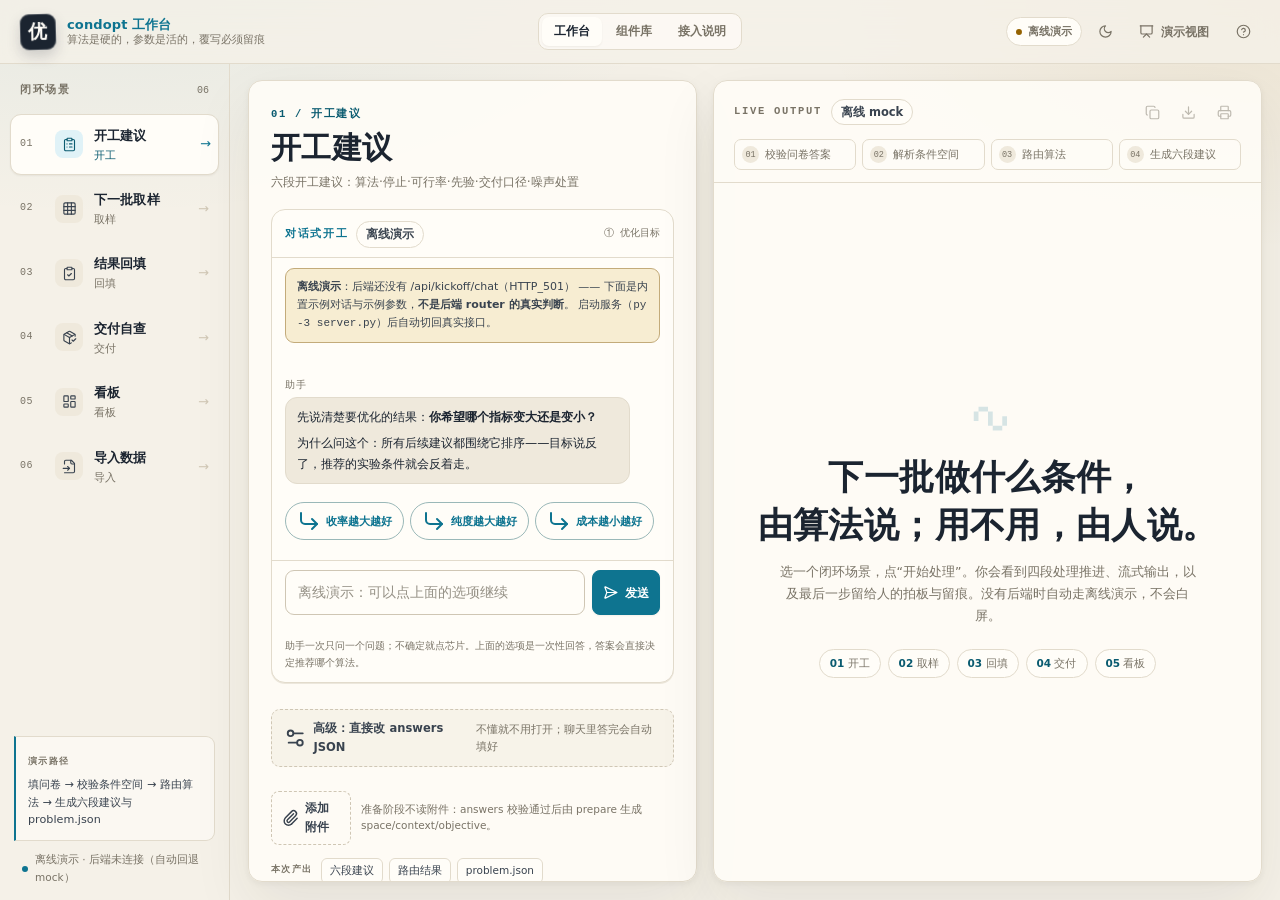
==== commit 6ae881a1: "feat(kickoff): 对话式开工（聊天窗→算法选项→解释下调参）+ 修版面缺陷 + init 接受 params 第 1 环节从「45 字段表单」改成对话，回应「直接开一个 agent 聊天窗" ====
--- a/web/index.html
+++ b/web/index.html
@@ -23,6 +23,8 @@
   <script defer src="./assets/condopt.js"></script>
   <!-- 06 导入数据：路径→扫描→映射→二次确认外发→应用→落调参表单（CONTRACT §9） -->
   <script defer src="./assets/import.js"></script>
+  <!-- 对话式开工（CONTRACT §10）：聊天窗 + 算法选项链接卡 + 参数页 -->
+  <script defer src="./assets/kickoff.js"></script>
 </head>
 <body>
 
@@ -103,41 +105,55 @@
       </header>
 
       <div class="panel-body">
-        <!-- condopt：结构化开工表单（字段由 GET /api/bootstrap 的 prepare_template 生成，不手写） -->
-        <div class="condopt-form" id="condoptForm" hidden>
-          <div class="condopt-form-head">
-            <span class="kicker">开工表单</span>
-            <span class="hint" id="condoptFormHint">字段由后端自动生成（模板加载中…）</span>
-          </div>
-          <div class="condopt-form-fields" id="condoptFormFields"></div>
-          <div class="condopt-form-foot">
-            <button class="btn btn-ghost btn-sm" id="condoptFormReset" type="button">
-              <i data-lucide="rotate-ccw"></i>按模板重置
-            </button>
-            <button class="btn btn-ghost btn-sm" id="condoptFormAddVar" type="button">
-              <i data-lucide="plus"></i>加一个变量
-            </button>
-            <span class="hint">表单与下面的 JSON 双向同步；表单没覆盖的字段（spec / constraints…）直接改 JSON。</span>
-          </div>
-        </div>
+        <!-- condopt §10：对话式开工——01 场景的首屏（kickoff.js 填充：聊天记录 + 快捷回复 + 算法选项卡） -->
+        <div class="condopt-kickoff" id="condoptKickoff" hidden></div>
 
         <!-- condopt §9：导入数据流程（路径→读取→列画像→映射确认→外发确认→应用），import.js 填充 -->
         <div class="condopt-import" id="condoptImport" hidden></div>
 
-        <div class="field">
-          <div class="field-head">
-            <label for="input" id="inputLabel">问卷答案 answers.json</label>
-            <span class="hint"><kbd>Ctrl</kbd> + <kbd>Enter</kbd> 运行</span>
-          </div>
-          <textarea class="textarea" id="input" spellcheck="false" aria-label="输入内容"></textarea>
-          <div class="field-foot">
-            <span class="count" id="charCount">0 字</span>
-            <div class="field-tools">
-              <button class="btn btn-ghost btn-sm" id="sampleBtn"><i data-lucide="sparkles"></i>载入示例</button>
-              <button class="btn btn-ghost btn-sm" id="clearBtn">清空</button>
+        <!-- condopt §10.4：旧的全量开工表 + answers JSON **降级**为默认收起的高级抽屉：
+             不删旧能力（45 字段仍可逐项改），但不再在首屏铺开。 -->
+        <details class="condopt-advanced" id="condoptAdvanced" hidden>
+          <summary>
+            <i data-lucide="settings-2"></i>
+            <span>高级：直接改 answers JSON</span>
+            <span class="hint">不懂就不用打开；聊天里答完会自动填好</span>
+          </summary>
+          <div class="condopt-advanced-body" id="condoptAdvancedBody" hidden>
+            <!-- 结构化开工表单（字段由 GET /api/bootstrap 的 prepare_template 生成，不手写） -->
+            <div class="condopt-form" id="condoptForm" hidden>
+              <div class="condopt-form-head">
+                <span class="kicker">开工表单</span>
+                <span class="hint" id="condoptFormHint">字段由后端自动生成（模板加载中…）</span>
+              </div>
+              <div class="condopt-form-fields" id="condoptFormFields"></div>
+              <div class="condopt-form-foot">
+                <button class="btn btn-ghost btn-sm" id="condoptFormReset" type="button">
+                  <i data-lucide="rotate-ccw"></i>按模板重置
+                </button>
+                <button class="btn btn-ghost btn-sm" id="condoptFormAddVar" type="button">
+                  <i data-lucide="plus"></i>加一个变量
+                </button>
+                <span class="hint">表单与下面的 JSON 双向同步；表单没覆盖的字段（spec / constraints…）直接改 JSON。</span>
+              </div>
             </div>
-          </div>
-        </div>
+
+            <div class="field">
+              <div class="field-head">
+                <label for="input" id="inputLabel">问卷答案 answers.json</label>
+                <span class="hint"><kbd>Ctrl</kbd> + <kbd>Enter</kbd> 运行</span>
+              </div>
+              <textarea class="textarea" id="input" spellcheck="false" aria-label="输入内容"></textarea>
+              <div class="field-foot">
+                <span class="count" id="charCount">0 字</span>
+                <div class="field-tools">
+                  <button class="btn btn-ghost btn-sm" id="sampleBtn"><i data-lucide="sparkles"></i>载入示例</button>
+                  <button class="btn btn-ghost btn-sm" id="clearBtn">清空</button>
+                </div>
+              </div>
+            </div>
+          </div>
+        </details>
 
         <div class="attach-row">
           <label class="attach-btn">
@@ -213,6 +229,9 @@
 
         <!-- condopt §9：导入数据的模型建议 / 导入结果 / 算法子参数表（import 场景专用） -->
         <section class="condopt-import-result" id="condoptImportResult" hidden></section>
+
+        <!-- condopt §10.3：对话式开工的算法参数页（kickoff.js 填充：助手解释 + 参数表 + 建 study） -->
+        <section class="condopt-kickoff-plan" id="condoptKickoffPlan" hidden></section>
       </div>
 
       <section class="review" id="review" hidden aria-label="人工拍板与留痕">
--- a/web/assets/app.css
+++ b/web/assets/app.css
@@ -1083,3 +1083,333 @@
   .condopt-consent-row { grid-template-columns: 1fr; }
   .condopt-params-grid, .condopt-import-grid { grid-template-columns: 1fr 1fr; }
 }
+
+/* ==========================================================================
+   版面缺陷修复（2026-11-21，_verify/geom_probe.py 归零判据）
+   上游 `.field{display:flex;flex-direction:column;flex:1;min-height:0}`：当 `.panel-body`
+   这一列里块变多（开工表 + JSON 域 + 附件行 + 本次产出 + 闭环动作 + 结果 + 运行行）时，
+   列方向剩余空间为负，`flex:1` 允许把 `.field` 压到 **0 高**，而它内部 `.textarea`
+   有 `min-height:230px` → 溢出（overflow 可见）并盖住 `.attach-row` / `.outputs` /
+   `#condoptActions`。实测：`.field h=0`、`#input × #condoptActions` 重叠 57126 px²。
+   修法：让 `.panel-body` 的直接子块**按内容高度排布**，不参与 flex 压缩（滚动交给
+   `.panel-body{overflow-y:auto}`）。这不是「只修一个块」——同结构的兄弟一起固定。
+   ========================================================================== */
+.panel-body > .field,
+.panel-body > .attach-row,
+.panel-body > .outputs,
+.panel-body > .condopt-form,
+.panel-body > .condopt-kickoff,
+.panel-body > .condopt-import,
+.panel-body > .condopt-advanced,
+.panel-body > .condopt-actions,
+.panel-body > .condopt-result,
+.panel-body > .run-row {
+  flex: 0 0 auto;
+}
+
+/* ---------------------------------------------------------- 高级抽屉（§10.4） */
+.condopt-advanced {
+  margin: 12px 0;
+  border: 1px dashed var(--line-2);
+  border-radius: var(--radius-sm);
+  background: color-mix(in srgb, var(--paper-3) 45%, transparent);
+}
+.condopt-advanced > summary {
+  display: flex;
+  align-items: center;
+  gap: 7px;
+  padding: 9px 12px;
+  cursor: pointer;
+  font-size: 11.5px;
+  font-weight: 650;
+  color: var(--ink-2);
+  list-style: none;
+}
+.condopt-advanced > summary::-webkit-details-marker { display: none; }
+.condopt-advanced > summary i { width: 14px; height: 14px; color: var(--muted); }
+.condopt-advanced > summary .hint { margin-left: auto; font-weight: 400; font-size: 10.5px; color: var(--muted); }
+.condopt-advanced[open] > summary { border-bottom: 1px solid var(--line); }
+/* 双保险：即使 JS 没跑到，收起状态的抽屉内容也不占版面（`hidden` 由 toggle 同步维护）。 */
+.condopt-advanced:not([open]) > .condopt-advanced-body { display: none; }
+.condopt-advanced-body { padding: 11px 12px 13px; }
+
+/* ---------------------------------------------------------- 对话式开工（§10.1） */
+.condopt-kickoff {
+  display: flex;
+  flex-direction: column;
+  gap: 10px;
+  margin: 2px 0 14px;
+  border: 1px solid var(--line);
+  border-radius: var(--radius);
+  background: var(--paper-2);
+  box-shadow: 0 1px 0 color-mix(in srgb, var(--line) 60%, transparent);
+}
+.condopt-kickoff-head {
+  display: flex;
+  align-items: center;
+  gap: 8px;
+  padding: 11px 13px 9px;
+  border-bottom: 1px solid var(--line);
+}
+.condopt-kickoff-head .kicker { color: var(--accent); }
+.condopt-kickoff-step {
+  margin-left: auto;
+  font-family: var(--mono);
+  font-size: 10px;
+  color: var(--muted);
+}
+.condopt-chat-log {
+  display: flex;
+  flex-direction: column;
+  gap: 9px;
+  padding: 12px 13px 4px;
+  max-height: 46vh;
+  overflow-y: auto;
+}
+.condopt-bubble { display: flex; flex-direction: column; gap: 4px; max-width: 92%; }
+.condopt-bubble.is-user { align-self: flex-end; align-items: flex-end; }
+.condopt-bubble.is-assistant { align-self: flex-start; }
+.condopt-bubble-who { font-size: 9.6px; letter-spacing: .06em; text-transform: uppercase; color: var(--muted); }
+.condopt-bubble-text {
+  padding: 9px 11px;
+  border-radius: 12px;
+  font-size: 12.2px;
+  line-height: 1.68;
+  color: var(--ink);
+  background: var(--paper-3);
+  border: 1px solid var(--line);
+}
+.condopt-bubble.is-user .condopt-bubble-text {
+  background: var(--accent-soft);
+  border-color: color-mix(in srgb, var(--accent) 32%, var(--line));
+}
+.condopt-bubble-text p { margin: 0 0 6px; }
+.condopt-bubble-text p:last-child { margin-bottom: 0; }
+.condopt-bubble-text strong { font-weight: 700; }
+.condopt-bubble-text code {
+  font-family: var(--mono);
+  font-size: 11px;
+  padding: 1px 4px;
+  border-radius: 4px;
+  background: color-mix(in srgb, var(--ink) 8%, transparent);
+}
+.condopt-bubble-why {
+  font-size: 10.6px;
+  line-height: 1.6;
+  color: var(--muted);
+  padding-left: 9px;
+  border-left: 2px solid color-mix(in srgb, var(--accent) 40%, var(--line));
+}
+
+/* 快捷回复芯片 */
+.condopt-chips { display: flex; flex-wrap: wrap; gap: 6px; padding: 4px 13px 10px; }
+.condopt-chip {
+  display: inline-flex;
+  align-items: center;
+  gap: 5px;
+  padding: 6px 11px;
+  border: 1px solid color-mix(in srgb, var(--accent) 34%, var(--line));
+  border-radius: 999px;
+  background: var(--paper-2);
+  color: var(--accent);
+  font-size: 11.4px;
+  font-weight: 600;
+  cursor: pointer;
+  transition: background .15s, transform .15s;
+}
+.condopt-chip:hover { background: var(--accent-soft); transform: translateY(-1px); }
+.condopt-chip:disabled { opacity: .5; cursor: default; transform: none; }
+.condopt-chip i { width: 13px; height: 13px; }
+
+/* 底部输入 */
+.condopt-chat-input {
+  display: flex;
+  gap: 7px;
+  padding: 9px 13px 12px;
+  border-top: 1px solid var(--line);
+}
+.condopt-chat-input .input { flex: 1; min-width: 0; }
+.condopt-chat-note { padding: 0 13px 11px; font-size: 10.4px; color: var(--muted); }
+.condopt-chat-typing { padding: 0 13px 10px; font-size: 10.6px; color: var(--accent); }
+
+/* ---------------------------------------------------------- 算法选项链接卡（§10.1） */
+.condopt-options { display: flex; flex-direction: column; gap: 8px; padding: 2px 13px 12px; }
+.condopt-options-head { font-size: 10.6px; color: var(--muted); }
+.condopt-opt-card {
+  display: block;
+  width: 100%;
+  text-align: left;
+  padding: 11px 12px;
+  border: 1px solid var(--line);
+  border-radius: var(--radius-sm);
+  background: var(--paper);
+  cursor: pointer;
+  transition: border-color .15s, box-shadow .15s, transform .15s;
+}
+.condopt-opt-card:hover {
+  border-color: color-mix(in srgb, var(--accent) 55%, var(--line));
+  box-shadow: 0 3px 10px color-mix(in srgb, var(--accent) 12%, transparent);
+  transform: translateY(-1px);
+}
+.condopt-opt-card.is-recommended {
+  border-color: color-mix(in srgb, var(--accent) 60%, var(--line));
+  background: color-mix(in srgb, var(--accent-soft) 55%, var(--paper));
+}
+.condopt-opt-top { display: flex; align-items: center; gap: 7px; flex-wrap: wrap; }
+.condopt-opt-title { font-size: 12.6px; font-weight: 700; color: var(--ink); }
+.condopt-opt-one { display: block; margin-top: 4px; font-size: 11.5px; line-height: 1.6; color: var(--ink-2); }
+.condopt-opt-why { margin-top: 6px; display: flex; flex-wrap: wrap; gap: 4px; }
+.condopt-opt-why span {
+  font-size: 10.2px;
+  padding: 2px 7px;
+  border-radius: 999px;
+  background: color-mix(in srgb, var(--ink) 7%, transparent);
+  color: var(--ink-2);
+}
+.condopt-opt-tradeoff { display: block; margin-top: 6px; font-size: 10.6px; line-height: 1.55; color: var(--gold); }
+.condopt-opt-go {
+  display: inline-flex;
+  align-items: center;
+  gap: 4px;
+  margin-top: 8px;
+  font-size: 10.8px;
+  font-weight: 650;
+  color: var(--accent);
+}
+.condopt-opt-go i { width: 12px; height: 12px; }
+.condopt-badge-rec {
+  font-size: 9.6px;
+  font-weight: 700;
+  padding: 2px 6px;
+  border-radius: 999px;
+  background: var(--accent);
+  color: var(--paper-2);
+}
+.condopt-badge-risk { font-size: 9.6px; padding: 2px 6px; border-radius: 999px; background: color-mix(in srgb, var(--ink) 8%, transparent); color: var(--muted); }
+.condopt-badge-risk.is-low { color: var(--accent); }
+.condopt-badge-risk.is-medium { color: var(--gold); }
+.condopt-badge-risk.is-high { color: var(--danger); }
+
+/* ---------------------------------------------------------- 算法参数页（§10.3，右栏） */
+.condopt-kickoff-plan { display: flex; flex-direction: column; gap: 11px; }
+.condopt-plan-head { display: flex; align-items: center; gap: 8px; flex-wrap: wrap; }
+.condopt-plan-why {
+  margin: 0;
+  padding: 10px 12px;
+  border-radius: var(--radius-sm);
+  border: 1px solid color-mix(in srgb, var(--accent) 30%, var(--line));
+  background: var(--accent-soft);
+  font-size: 11.6px;
+  line-height: 1.7;
+  color: var(--ink-2);
+}
+.condopt-plan-why strong { color: var(--ink); }
+.condopt-plan-why ul { margin: 5px 0 0; padding-left: 17px; }
+.condopt-plan-why li { margin: 2px 0; }
+.condopt-plan-note { font-size: 10.5px; color: var(--muted); line-height: 1.6; }
+.condopt-plan-warnings {
+  padding: 9px 11px;
+  border-radius: var(--radius-sm);
+  border: 1px solid color-mix(in srgb, var(--gold) 40%, var(--line));
+  background: var(--gold-soft);
+  font-size: 11px;
+  line-height: 1.65;
+  color: var(--ink-2);
+}
+.condopt-plan-warnings.is-costly {
+  border-color: color-mix(in srgb, var(--danger) 45%, var(--line));
+  background: var(--danger-soft);
+  color: var(--danger);
+}
+.condopt-plan-warnings ul { margin: 4px 0 0; padding-left: 17px; }
+.condopt-chat-missing {
+  margin: 0 13px 6px;
+  padding: 6px 10px;
+  border-radius: var(--radius-sm);
+  background: var(--gold-soft);
+  font-size: 10.6px;
+  color: var(--ink-2);
+}
+.condopt-opt-card.is-disqualified {
+  opacity: .58;
+  background: color-mix(in srgb, var(--paper-3) 55%, var(--paper));
+  border-style: dashed;
+}
+.condopt-opt-card.is-disqualified:hover { opacity: .85; }
+.condopt-param-group { display: flex; flex-direction: column; gap: 8px; }
+.condopt-param {
+  display: grid;
+  grid-template-columns: minmax(0, 1.05fr) minmax(0, 1fr);
+  gap: 7px 11px;
+  padding: 9px 11px;
+  border: 1px solid var(--line);
+  border-radius: var(--radius-sm);
+  background: var(--paper-2);
+  align-items: start;
+}
+.condopt-param-label { display: flex; align-items: center; gap: 6px; flex-wrap: wrap; }
+.condopt-param-label strong { font-size: 12px; color: var(--ink); }
+.condopt-param-name { font-family: var(--mono); font-size: 10px; color: var(--muted); }
+.condopt-param-plain { display: block; margin-top: 3px; font-size: 10.8px; line-height: 1.6; color: var(--ink-2); }
+.condopt-param-default { display: block; margin-top: 4px; font-size: 10.3px; color: var(--muted); }
+.condopt-param-default code { font-family: var(--mono); }
+.condopt-param-control { display: flex; flex-direction: column; gap: 4px; }
+.condopt-param-control .input { width: 100%; }
+.condopt-param-check { display: flex; align-items: center; gap: 6px; font-size: 11.4px; color: var(--ink-2); }
+.condopt-impact { font-size: 9.6px; font-weight: 700; padding: 2px 6px; border-radius: 999px; }
+.condopt-impact.is-high { background: var(--danger-soft); color: var(--danger); }
+.condopt-impact.is-medium { background: var(--gold-soft); color: var(--gold); }
+.condopt-impact.is-low { background: color-mix(in srgb, var(--ink) 7%, transparent); color: var(--muted); }
+.condopt-advanced-params {
+  border: 1px dashed var(--line-2);
+  border-radius: var(--radius-sm);
+  background: color-mix(in srgb, var(--paper-3) 40%, transparent);
+}
+.condopt-advanced-params > summary {
+  padding: 8px 11px;
+  cursor: pointer;
+  font-size: 11.2px;
+  font-weight: 650;
+  color: var(--ink-2);
+  list-style: none;
+}
+.condopt-advanced-params > summary::-webkit-details-marker { display: none; }
+.condopt-advanced-params > summary .hint { margin-left: 7px; font-weight: 400; font-size: 10.4px; color: var(--muted); }
+.condopt-advanced-params-body { padding: 0 11px 11px; display: flex; flex-direction: column; gap: 8px; }
+.condopt-plan-build {
+  display: flex;
+  align-items: flex-end;
+  gap: 9px;
+  flex-wrap: wrap;
+  padding: 11px;
+  border: 1px solid var(--line);
+  border-radius: var(--radius-sm);
+  background: var(--paper-2);
+}
+.condopt-plan-build .condopt-inline { flex: 0 0 auto; }
+.condopt-run-semantics {
+  display: flex;
+  align-items: center;
+  gap: 10px;
+  flex-wrap: wrap;
+  padding: 9px 11px;
+  border-radius: var(--radius-sm);
+  background: color-mix(in srgb, var(--accent-soft) 60%, var(--paper));
+  border: 1px solid color-mix(in srgb, var(--accent) 26%, var(--line));
+}
+.condopt-run-semantics .condopt-stat { background: var(--paper-2); }
+.condopt-kickoff-offline {
+  margin: 0 13px 12px;
+  padding: 9px 11px;
+  border-radius: var(--radius-sm);
+  border: 1px solid color-mix(in srgb, var(--gold) 40%, var(--line));
+  background: var(--gold-soft);
+  font-size: 11px;
+  line-height: 1.6;
+  color: var(--ink-2);
+}
+
+@media (max-width: 680px) {
+  .condopt-param { grid-template-columns: 1fr; }
+  .condopt-chat-log { max-height: 38vh; }
+}
